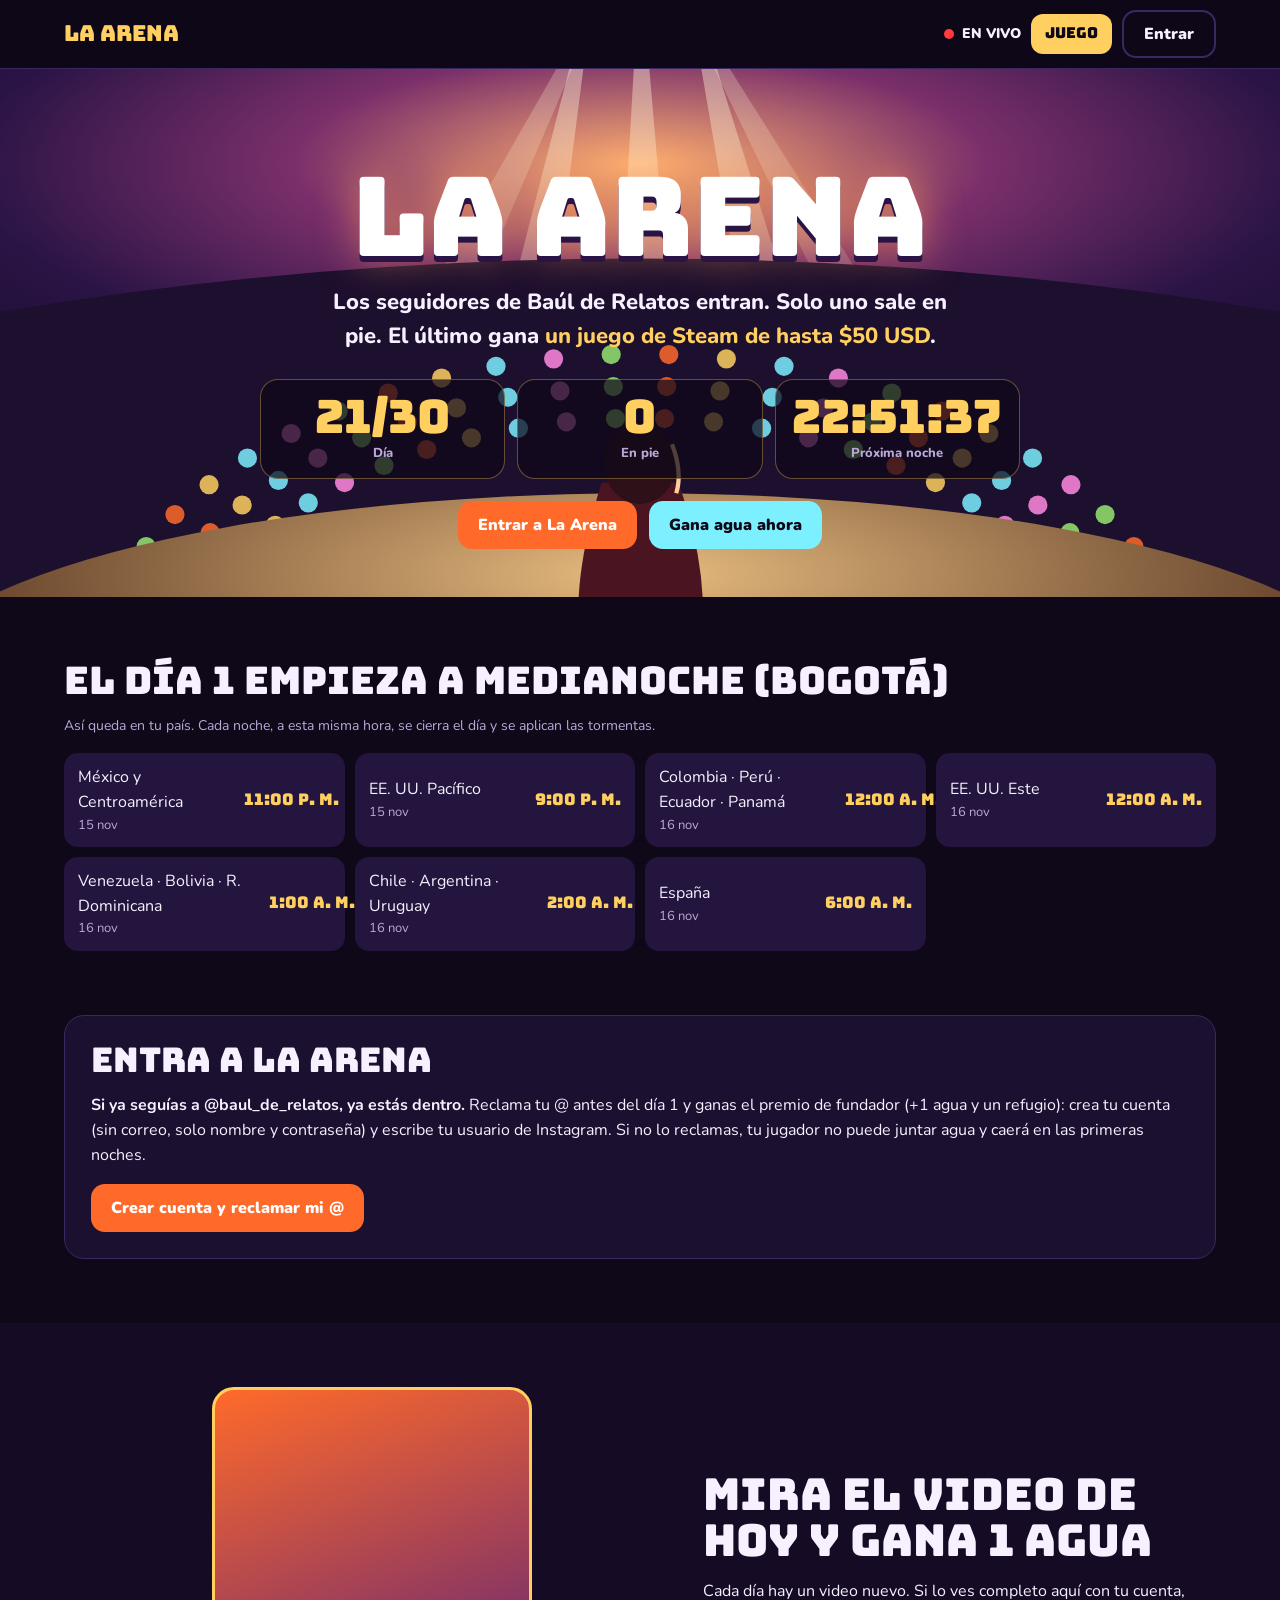
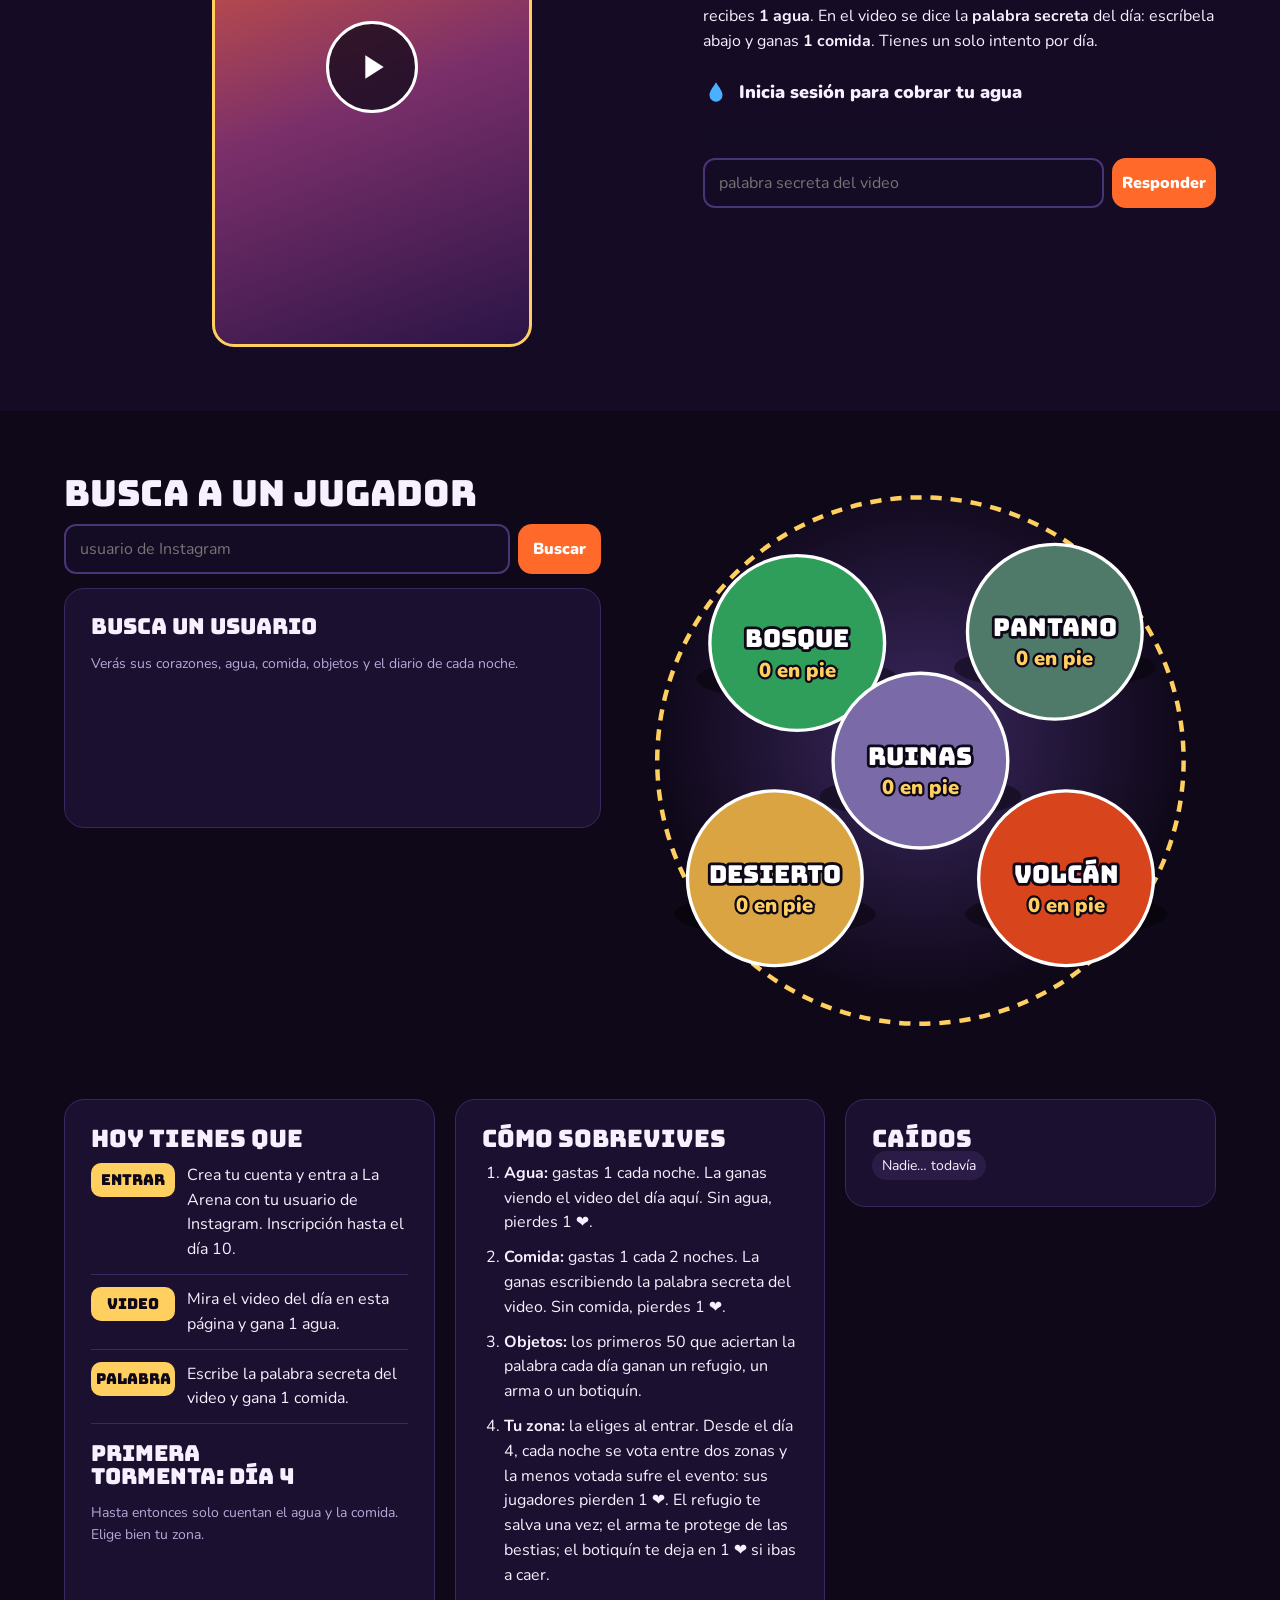
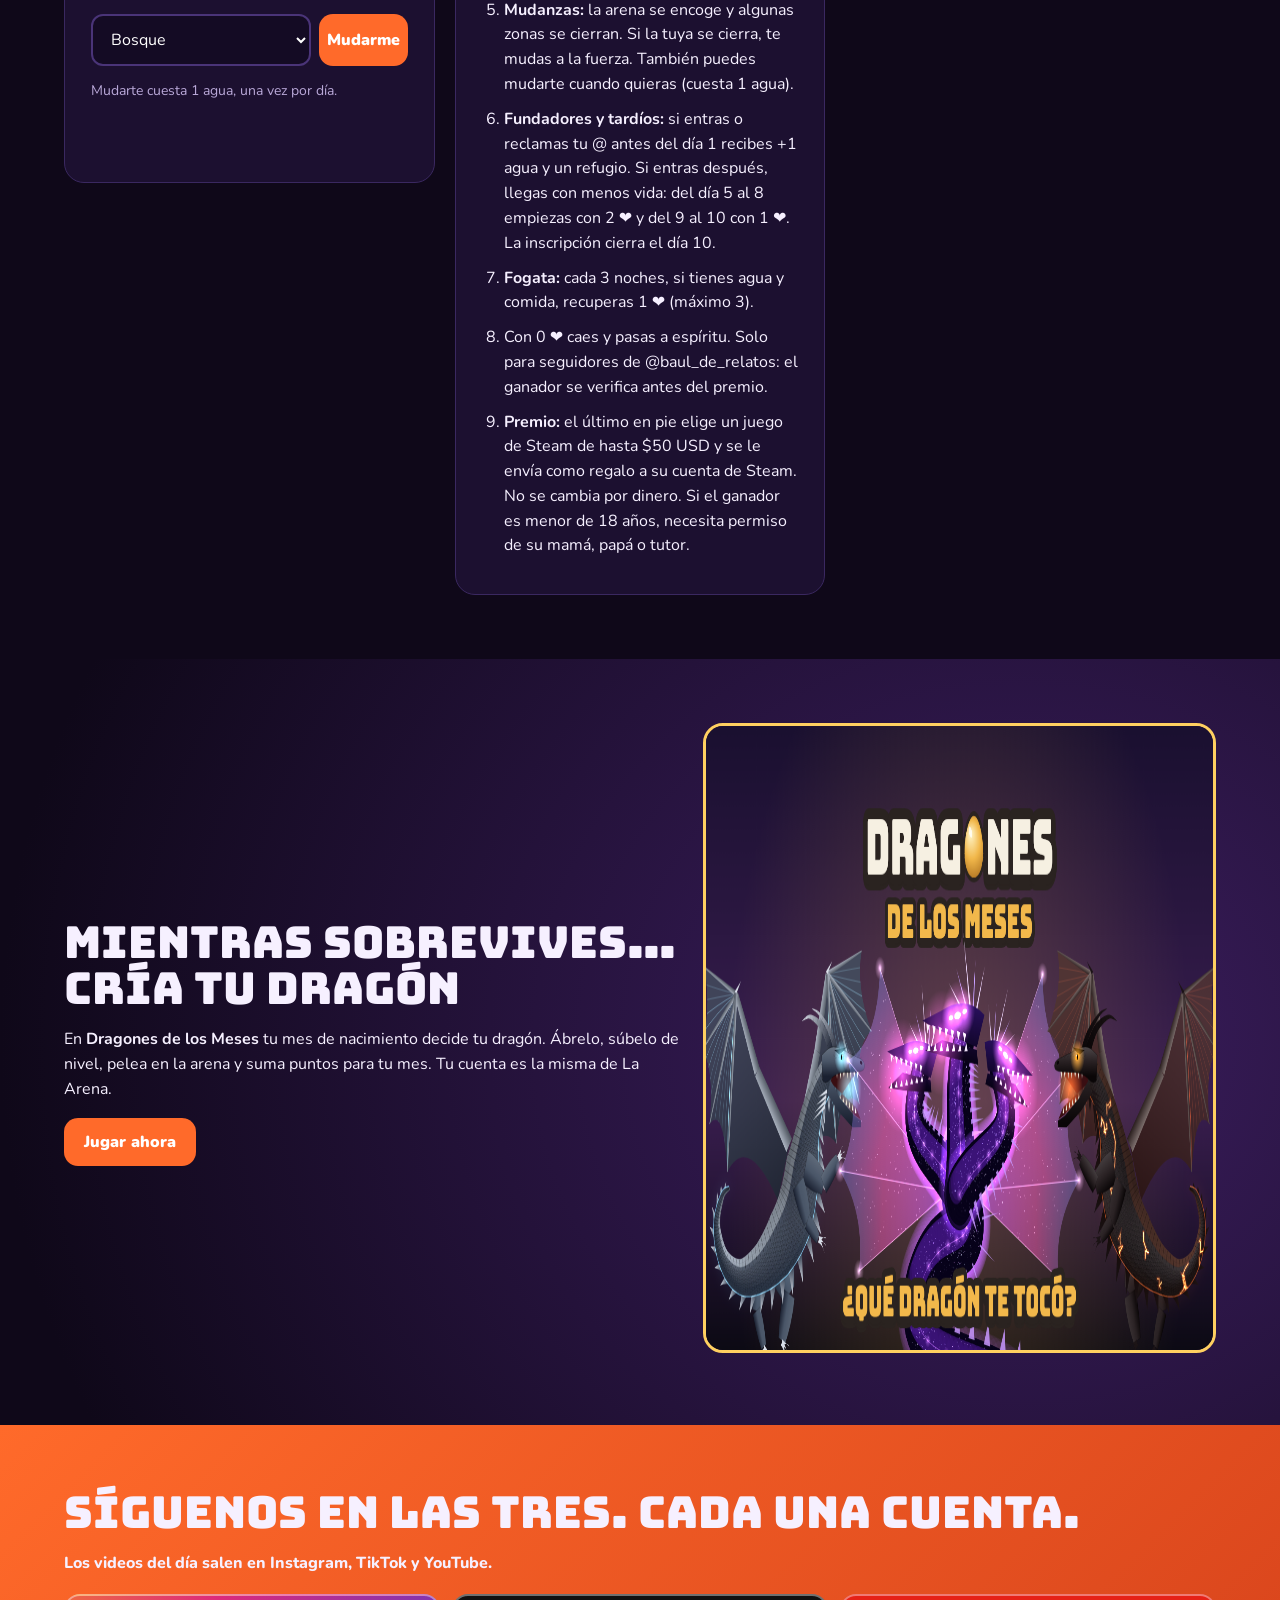
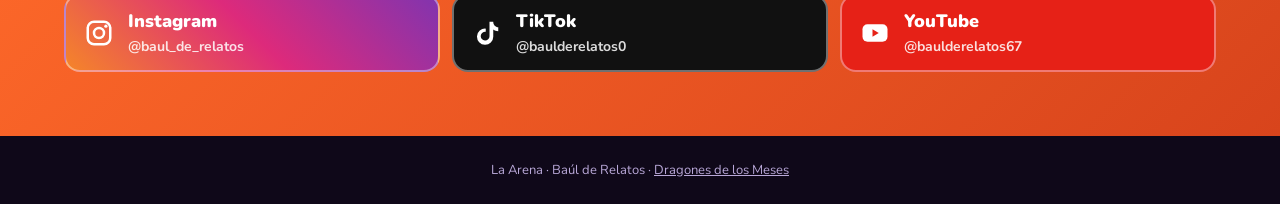
==== index.html @ 0b702ddb "Premio: juego de Steam de hasta 50 USD Co-Authored-By: Claude Opus 5.5 <noreply@anthropic.com> Claud" ====
<!DOCTYPE html>
<html lang="es">
<head>
<meta charset="utf-8">
<meta name="viewport" content="width=device-width, initial-scale=1">
<title>La Arena · 30 días · Baúl de Relatos</title>
<meta name="description" content="Los seguidores de Baúl de Relatos entran a La Arena. 30 días, un solo superviviente y un juego de Steam de hasta $50 USD para el último en pie.">
<meta name="theme-color" content="#0f0819">
<meta property="og:title" content="La Arena · 30 días, un superviviente">
<meta property="og:description" content="Entra, consigue agua y comida, vota las tormentas y sobrevive. El último en pie gana un juego de Steam de hasta $50 USD.">
<meta property="og:type" content="website">
<meta property="og:url" content="https://baul-de-relatos.vercel.app/">
<meta name="twitter:card" content="summary_large_image">
<meta property="og:image" content="https://baul-de-relatos.vercel.app/arena-preview.png">
<link rel="icon" href="/juego/icono.svg" type="image/svg+xml">
<link rel="preload" href="/fonts/Bungee-Regular.ttf" as="font" type="font/ttf" crossorigin>
<link rel="stylesheet" href="/styles.css">
</head>
<body>
<nav class="nav"><span class="logo">LA ARENA</span><div class="navl"><span class="live"><i></i><span>EN VIVO</span></span><a class="j" href="/juego/">JUEGO</a><button class="ghost" id="loginBtn">Entrar</button></div></nav>

<header class="hero">
  <svg class="scene" viewBox="0 0 1200 700" preserveAspectRatio="xMidYMid slice" aria-hidden="true">
    <defs><linearGradient id="ray" x1="0" y1="0" x2="0" y2="1"><stop offset="0" stop-color="#fff3d8" stop-opacity=".55"/><stop offset="1" stop-color="#fff3d8" stop-opacity="0"/></linearGradient>
    <radialGradient id="sand" cx="50%" cy="20%"><stop offset="0" stop-color="#e8bd80"/><stop offset="1" stop-color="#5a3824"/></radialGradient></defs>
    <g opacity=".9"><path d="M560 0 L380 700 L470 700 Z" fill="url(#ray)"/><path d="M600 0 L560 700 L660 700 Z" fill="url(#ray)"/><path d="M640 0 L760 700 L860 700 Z" fill="url(#ray)"/><path d="M580 0 L180 700 L280 700 Z" fill="url(#ray)" opacity=".6"/><path d="M620 0 L960 700 L1060 700 Z" fill="url(#ray)" opacity=".6"/></g>
    <g fill="#1d0f2e"><path d="M0 330 Q600 230 1200 330 L1200 700 L0 700Z"/></g>
    <g id="fans"></g>
    <ellipse cx="600" cy="690" rx="700" ry="190" fill="url(#sand)"/>
    <g transform="translate(600 640)"><ellipse cx="0" cy="8" rx="60" ry="12" fill="#000" opacity=".4"/><path d="M-36 -150 Q-64 -60 -56 -4 L58 -6 Q64 -70 36 -150Z" fill="#4a1520"/><ellipse cx="0" cy="-168" rx="34" ry="38" fill="#2e1018"/><path d="M30 -186 Q40 -160 34 -140" stroke="#ffcf9a" stroke-width="4" fill="none"/></g>
  </svg>
  <div class="in">
    <h1>LA ARENA</h1>
    <p class="sub">Los seguidores de Baúl de Relatos entran. Solo uno sale en pie. El último gana <span style="color:var(--gold)">un juego de Steam de hasta $50 USD</span>.</p>
    <div class="score"><div><b id="sDia">—</b><span id="sDiaL">Día</span></div><div><b id="sVivos">0</b><span>En pie</span></div><div><b id="sReloj">--:--:--</b><span id="sRelojL">Próxima noche</span></div></div>
    <div class="cta"><a class="btn" href="#entrar">Entrar a La Arena</a><a class="btn" style="background:#7cf0ff;color:#0f0819" href="#video">Gana agua ahora</a></div>
  </div>
</header>

<section class="band"><div class="wrap">
  <h2 style="font-size:clamp(26px,4vw,38px)">El día 1 empieza a medianoche (Bogotá)</h2>
  <p class="note">Así queda en tu país. Cada noche, a esta misma hora, se cierra el día y se aplican las tormentas.</p>
  <div class="times" id="times"></div>
</div></section>

<section class="band" id="entrar" style="padding-top:0"><div class="wrap card">
  <h2 style="font-size:clamp(24px,3.6vw,34px)" id="entTit">Entra a La Arena</h2>
  <div id="entBody"></div>
</div></section>

<section class="band" id="video" style="background:#150b24"><div class="wrap vid">
  <div class="player" id="player"><a class="play" href="https://www.youtube.com/@baulderelatos67" target="_blank" rel="noopener" aria-label="Ver el canal de YouTube"><svg width="40" height="40" viewBox="0 0 24 24"><path d="M8 5v14l11-7z" fill="#fff"/></svg></a></div>
  <div>
    <h2 style="font-size:clamp(28px,4.5vw,44px)">Mira el video de hoy y gana 1 agua</h2>
    <p>Cada día hay un video nuevo. Si lo ves completo aquí con tu cuenta, recibes <b>1 agua</b>. En el video se dice la <b>palabra secreta</b> del día: escríbela abajo y ganas <b>1 comida</b>. Tienes un solo intento por día.</p>
    <div class="drop"><svg width="26" height="26" viewBox="0 0 24 24"><path d="M12 2C9 7 6 10 6 14a6 6 0 0 0 12 0c0-4-3-7-6-12z" fill="#4ab0ff"/></svg><span id="vidState">Inicia sesión para cobrar tu agua</span></div>
    <div class="meterbig"><i id="vidBar"></i></div>
    <form id="palF" class="row" style="margin-top:16px"><label for="pal" style="position:absolute;left:-9999px">Palabra secreta</label><input id="pal" maxlength="20" autocomplete="off" placeholder="palabra secreta del video"><button>Responder</button></form>
    <p class="err" id="palMsg"></p>
  </div>
</div></section>

<aside class="anuncio" data-anuncio="inicio-medio" hidden><span>Publicidad</span></aside>
<section class="band" id="ficha"><div class="wrap grid2">
  <div>
    <h2 style="font-size:clamp(26px,4vw,36px);margin-bottom:12px">Busca a un jugador</h2>
    <form id="f" class="row"><label for="q" style="position:absolute;left:-9999px">Usuario</label><input id="q" autocomplete="off" placeholder="usuario de Instagram"><button>Buscar</button></form>
    <div class="card" style="margin-top:14px;min-height:240px" id="fichaOut"></div>
  </div>
  <div class="mapbox"><svg id="map" viewBox="0 0 500 500" role="img" aria-label="Mapa de la arena con jugadores en pie por zona"></svg></div>
</div></section>

<section class="band" style="padding-top:0"><div class="wrap cards">
  <div class="card"><h3 style="font-size:24px">Hoy tienes que</h3><div id="todo"></div><h3 id="evt" style="font-size:22px;margin-top:18px"></h3><p id="evtTxt" class="note"></p><div class="vote" id="vote"></div><p class="err" id="voteMsg"></p>
    <form id="mudF" class="row" style="margin-top:12px"><label for="mud" style="position:absolute;left:-9999px">Zona</label><select id="mud"></select><button>Mudarme</button></form><p class="note">Mudarte cuesta 1 agua, una vez por día.</p><p class="err" id="mudMsg"></p></div>
  <div class="card"><h3 style="font-size:24px">Cómo sobrevives</h3><ol class="rules">
    <li><b>Agua:</b> gastas 1 cada noche. La ganas viendo el video del día aquí. Sin agua, pierdes 1 ❤.</li>
    <li><b>Comida:</b> gastas 1 cada 2 noches. La ganas escribiendo la palabra secreta del video. Sin comida, pierdes 1 ❤.</li>
    <li><b>Objetos:</b> los primeros 50 que aciertan la palabra cada día ganan un refugio, un arma o un botiquín.</li>
    <li><b>Tu zona:</b> la eliges al entrar. Desde el día 4, cada noche se vota entre dos zonas y la menos votada sufre el evento: sus jugadores pierden 1 ❤. El refugio te salva una vez; el arma te protege de las bestias; el botiquín te deja en 1 ❤ si ibas a caer.</li>
    <li><b>Mudanzas:</b> la arena se encoge y algunas zonas se cierran. Si la tuya se cierra, te mudas a la fuerza. También puedes mudarte cuando quieras (cuesta 1 agua).</li>
    <li><b>Fundadores y tardíos:</b> si entras o reclamas tu @ antes del día 1 recibes +1 agua y un refugio. Si entras después, llegas con menos vida: del día 5 al 8 empiezas con 2 ❤ y del 9 al 10 con 1 ❤. La inscripción cierra el día 10.</li>
    <li><b>Fogata:</b> cada 3 noches, si tienes agua y comida, recuperas 1 ❤ (máximo 3).</li>
    <li>Con 0 ❤ caes y pasas a espíritu. Solo para seguidores de @baul_de_relatos: el ganador se verifica antes del premio.</li>
    <li><b>Premio:</b> el último en pie elige un juego de Steam de hasta $50 USD y se le envía como regalo a su cuenta de Steam. No se cambia por dinero. Si el ganador es menor de 18 años, necesita permiso de su mamá, papá o tutor.</li>
  </ol></div>
  <div class="card"><h3 style="font-size:24px">Caídos</h3><div class="fallen" id="fallen"></div></div>
</div></section>

<section class="band game"><div class="wrap">
  <div><h2 style="font-size:clamp(28px,4.5vw,44px)">Mientras sobrevives… cría tu dragón</h2><p>En <b>Dragones de los Meses</b> tu mes de nacimiento decide tu dragón. Ábrelo, súbelo de nivel, pelea en la arena y suma puntos para tu mes. Tu cuenta es la misma de La Arena.</p><a class="btn" href="/juego/">Jugar ahora</a></div>
  <a href="/juego/"><img src="/juego/vista-previa.png" alt="Vista previa del juego Dragones de los Meses" width="1200" height="630"></a>
</div></section>

<section class="band social"><div class="wrap">
  <h2 style="font-size:clamp(28px,4.5vw,44px)">Síguenos en las tres. Cada una cuenta.</h2>
  <p style="font-weight:800">Los videos del día salen en Instagram, TikTok y YouTube.</p>
  <div class="links" id="links"></div>
</div></section>
<aside class="anuncio" data-anuncio="inicio-final" hidden><span>Publicidad</span></aside>
<footer>La Arena · Baúl de Relatos · <a href="/juego/">Dragones de los Meses</a></footer>

<div class="modal" id="mod" role="dialog" aria-modal="true" aria-labelledby="modT"><div class="card">
  <h3 style="font-size:24px" id="modT">Tu cuenta</h3>
  <div class="tabs"><button type="button" id="tEnt">Entrar</button><button type="button" class="off" id="tReg">Crear cuenta</button></div>
  <form id="authF" style="display:grid;gap:10px"><input id="au" placeholder="nombre de jugador (3 a 16, a-z 0-9 _)" autocomplete="username" required><input id="ap" type="password" placeholder="contraseña (mínimo 6)" autocomplete="current-password" required><button id="authB">Entrar</button><button type="button" class="ghost" id="lc">Cancelar</button></form>
  <p class="note">No pedimos correo. Guarda bien tu contraseña: no se puede recuperar. Es la misma cuenta del juego.</p>
  <p class="err" id="authMsg"></p>
</div></div>
<div class="toast" id="toast" role="status"></div>

<script src="/vendor/supabase.js"></script>
<script src="/arena.js"></script>
<script src="/ads.js" defer></script>
</body>
</html>
---- styles.css ----
@font-face{font-family:Bungee;src:url(/fonts/Bungee-Regular.ttf) format("truetype");font-display:swap}
@font-face{font-family:Nunito;src:url(/fonts/Nunito.ttf) format("truetype");font-weight:200 1000;font-display:swap}
/* VOICE: cartel de torneo nocturno, épico y juvenil, con números que laten en vivo.
   IDEA: la entrada del coliseo: la reja abierta con luz, el marcador de vivos y el reloj de la próxima noche.
   PICTURE: ilustración del coliseo con haces de luz y tu silueta; debajo, tu ficha y el mapa de zonas.
   COLOUR and TYPE: noche #0f0819, violeta #2a1446, fuego #ff6a2a, oro #ffd060, cielo #7cf0ff; Bungee + Nunito.
   LAYOUT: héroe con marcador, horarios por país, video del día, ficha + mapa, reglas, redes. */
:root{color-scheme:dark;--bg:#0f0819;--card:#1c1030;--card2:#24153e;--ink:#f6f0ff;--mute:#b9a8d8;--fire:#ff6a2a;--gold:#ffd060;--sky:#7cf0ff;--line:#3a2860}
*{box-sizing:border-box;min-width:0}
body{margin:0;background:var(--bg);color:var(--ink);font:16px/1.55 Nunito,system-ui,sans-serif;overflow-x:clip}
h1,h2,h3,.bg{font-family:Bungee,Impact,sans-serif;font-weight:400;line-height:1.05;margin:0;text-wrap:balance}
a{color:inherit}
.band{padding:clamp(28px,5vw,64px) max(5vw,16px)}
.wrap{max-width:1160px;margin:0 auto}
.card{background:var(--card);border:1px solid var(--line);border-radius:20px;padding:clamp(18px,3vw,26px)}
button,.btn{font:900 16px Nunito;min-height:48px;padding:0 20px;border:0;border-radius:14px;background:var(--fire);color:#fff;cursor:pointer;display:inline-flex;align-items:center;justify-content:center;gap:8px;text-decoration:none}
button.ghost{background:transparent;border:2px solid var(--line);color:var(--ink)}
button:focus-visible,a:focus-visible,input:focus,select:focus{outline:3px solid var(--gold);outline-offset:2px}
input,select{font:16px Nunito;padding:12px 14px;border-radius:12px;border:2px solid #4a3478;background:#140b24;color:#fff;min-height:48px;width:100%}
/* barra */
.nav{position:sticky;top:0;z-index:5;background:rgba(15,8,25,.9);backdrop-filter:blur(8px);display:flex;justify-content:space-between;align-items:center;gap:12px;padding:10px max(5vw,16px);border-bottom:1px solid var(--line)}
.nav .logo{font-family:Bungee;font-size:22px;color:var(--gold)}
.live{display:inline-flex;align-items:center;gap:8px;font-weight:900;font-size:14px}
.live i{width:10px;height:10px;border-radius:50%;background:#ff3b3b;box-shadow:0 0 0 0 #ff3b3b}
/* héroe */
.hero{position:relative;background:radial-gradient(90% 70% at 50% 18%,#ffb070 0%,#7a2f6a 30%,#2a1446 58%,#0f0819 100%);overflow:hidden}
.hero svg.scene{position:absolute;inset:0;width:100%;height:100%}
.hero .in{position:relative;text-align:center;padding:clamp(40px,8vw,90px) 16px clamp(28px,5vw,48px)}
.hero h1{font-size:clamp(46px,11vw,110px);color:#fff;text-shadow:0 6px 0 #2a1446,0 0 40px rgba(255,160,90,.6)}
.hero p.sub{font-size:clamp(17px,2.4vw,22px);font-weight:800;max-width:640px;margin:10px auto 0}
.score{display:grid;grid-template-columns:repeat(3,minmax(0,1fr));gap:12px;max-width:760px;margin:26px auto 0}
.score div{background:rgba(15,8,25,.72);border:1px solid rgba(255,208,96,.35);border-radius:18px;padding:14px 8px}
.score b{display:block;font-family:Bungee;font-weight:400;font-size:clamp(26px,5.5vw,46px);color:var(--gold);line-height:1;font-variant-numeric:tabular-nums}
.score span{font-size:13px;font-weight:800;color:var(--mute)}
.cta{display:flex;flex-wrap:wrap;gap:12px;justify-content:center;margin-top:22px}
/* horarios */
.times{display:grid;grid-template-columns:repeat(auto-fit,minmax(min(100%,250px),1fr));gap:10px;margin-top:16px}
.time{display:flex;justify-content:space-between;align-items:center;gap:10px;background:var(--card2);border-radius:14px;padding:12px 14px}
.time b{font-family:Bungee;font-weight:400;color:var(--gold);white-space:nowrap}
.time small{display:block;color:var(--mute);font-size:13px}
/* video */
.vid{display:grid;grid-template-columns:minmax(0,1.2fr) minmax(0,1fr);gap:24px;align-items:center}
@media(max-width:820px){.vid{grid-template-columns:minmax(0,1fr)}}
.player{position:relative;aspect-ratio:9/16;max-height:560px;margin:0 auto;width:100%;max-width:320px;border-radius:22px;overflow:hidden;background:linear-gradient(160deg,#ff6a2a,#7a2f6a 55%,#2a1446);border:3px solid var(--gold);display:grid;place-items:center}
.player iframe{position:absolute;inset:0;width:100%;height:100%;border:0}
.play{width:92px;height:92px;border-radius:50%;background:rgba(15,8,25,.75);display:grid;place-items:center;border:3px solid #fff}
.drop{display:inline-flex;align-items:center;gap:10px;font-weight:900;font-size:18px;margin-top:10px}
.meterbig{height:16px;border-radius:99px;background:#140b24;overflow:hidden;margin-top:12px}.meterbig i{display:block;height:100%;width:0;background:linear-gradient(90deg,#4ab0ff,#7cf0ff);transition:width .4s}
.note{font-size:14px;color:var(--mute)}
/* ficha y mapa */
.grid2{display:grid;grid-template-columns:minmax(0,1fr) minmax(0,1.1fr);gap:24px;align-items:start}
@media(max-width:860px){.grid2{grid-template-columns:minmax(0,1fr)}}
.row{display:flex;gap:8px}
.hearts{font-size:30px;letter-spacing:4px;margin:8px 0}
.tag{display:inline-block;font-weight:900;font-size:13px;padding:4px 10px;border-radius:99px;background:#3a2860;margin:2px 6px 2px 0}
.ok{background:#1f7a4a}.no{background:#55456e}.warn{background:#d8441c}
.meters{display:grid;grid-template-columns:1fr 1fr;gap:10px;margin-top:10px}.meter b{display:block;font-size:13px;color:var(--mute)}
.bar{height:12px;border-radius:99px;background:#140b24;overflow:hidden}.bar i{display:block;height:100%}
.bag{display:flex;flex-wrap:wrap;gap:8px;margin-top:10px}.item{background:#140b24;border:1px solid var(--line);border-radius:10px;padding:6px 10px;font-size:14px}.item.off{opacity:.35}
.log{margin:14px 0 0;padding:0;list-style:none;font-size:14px;max-height:180px;overflow:auto}.log li{padding:7px 0;border-top:1px solid var(--line)}.log .d{font-family:Bungee;color:var(--gold);margin-right:8px}
.mapbox{aspect-ratio:1/1;width:100%;max-height:560px}.mapbox svg{width:100%;height:100%;display:block}
.zl{font-family:Bungee;font-size:22px;fill:#fff;paint-order:stroke;stroke:#0f0819;stroke-width:5px}
.zn{font-family:Nunito;font-weight:900;font-size:18px;fill:#ffd060;paint-order:stroke;stroke:#0f0819;stroke-width:4px}
/* hoy y reglas */
.cards{display:grid;grid-template-columns:repeat(auto-fit,minmax(min(100%,320px),1fr));gap:20px;align-items:start}
.todo{display:grid;grid-template-columns:84px minmax(0,1fr);gap:12px;align-items:start;padding:12px 0;border-bottom:1px solid var(--line)}
.todo .k{font-family:Bungee;font-size:15px;line-height:1.2;background:var(--gold);color:#0f0819;border-radius:10px;padding:8px 4px;text-align:center;overflow-wrap:anywhere}
.vote{display:grid;grid-template-columns:1fr 1fr;gap:10px;margin-top:10px}.opt{border-radius:14px;padding:14px;font-weight:900}.opt .bg{font-size:40px}.oa{background:#d8441c}.ob{background:#2d7fd8}
ol.rules{padding-left:22px;margin:10px 0 0}ol.rules li{margin-bottom:10px}
.fallen{display:flex;flex-wrap:wrap;gap:6px;max-height:200px;overflow:auto}.fallen span{font-size:14px;background:#2a1c46;padding:4px 10px;border-radius:99px}
/* redes */
.social{background:linear-gradient(135deg,#ff6a2a,#d8441c)}
.links{display:grid;grid-template-columns:repeat(auto-fit,minmax(min(100%,220px),1fr));gap:12px;margin-top:18px}
.links a{display:flex;align-items:center;gap:14px;min-height:64px;padding:12px 18px;border-radius:16px;color:#fff;text-decoration:none;font-weight:900;font-size:18px;border:2px solid rgba(255,255,255,.4)}
.links a small{display:block;font-weight:700;font-size:14px;opacity:.85}
.links svg{width:30px;height:30px;flex:none}
.ig{background:linear-gradient(45deg,#f58529,#dd2a7b,#8134af)}.tt{background:#111}.yt{background:#e62117}
/* modal */
.modal{position:fixed;inset:0;background:rgba(5,2,10,.75);display:none;place-items:center;z-index:9;padding:16px}.modal.on{display:grid}
.modal .card{max-width:440px;width:100%}
.toast{position:fixed;left:50%;bottom:24px;transform:translateX(-50%);background:var(--gold);color:#0f0819;font-weight:900;padding:12px 20px;border-radius:14px;display:none;z-index:10}.toast.on{display:block}
footer{text-align:center;color:var(--mute);font-size:13px;padding:24px}
@media (prefers-reduced-motion:no-preference){.live i{animation:pulse 1.6s infinite}@keyframes pulse{70%{box-shadow:0 0 0 10px rgba(255,59,59,0)}}.bump{animation:bump .5s}@keyframes bump{40%{transform:scale(1.15)}}}

.navl{display:flex;gap:10px;align-items:center}.navl a.j{font-family:Bungee;font-size:15px;background:var(--gold);color:#0f0819;padding:8px 14px;border-radius:12px;text-decoration:none}
.tabs{display:flex;gap:8px;margin:10px 0}.tabs button{flex:1}.tabs button.off{background:transparent;border:2px solid var(--line)}
.act{display:grid;gap:10px;margin-top:14px}.act .row input{flex:1}
.vote button{min-height:86px;flex-direction:column;font-size:18px}.vote button .bg{font-size:40px}.vote button.oa{background:#d8441c}.vote button.ob{background:#2d7fd8}
.game{background:radial-gradient(80% 120% at 80% 50%,#3b1d5e,#0f0819)}.game .wrap{display:grid;grid-template-columns:minmax(0,1.2fr) minmax(0,1fr);gap:24px;align-items:center}@media(max-width:820px){.game .wrap{grid-template-columns:minmax(0,1fr)}}
.game img{width:100%;border-radius:20px;border:3px solid var(--gold)}
.err{color:#ff8a70;font-weight:800;min-height:1.4em}

.anuncio{max-width:970px;margin:8px auto;padding:0 16px;min-height:100px}
.anuncio span{display:block;font-size:11px;letter-spacing:.08em;text-transform:uppercase;color:var(--mute);text-align:center;margin-bottom:4px}
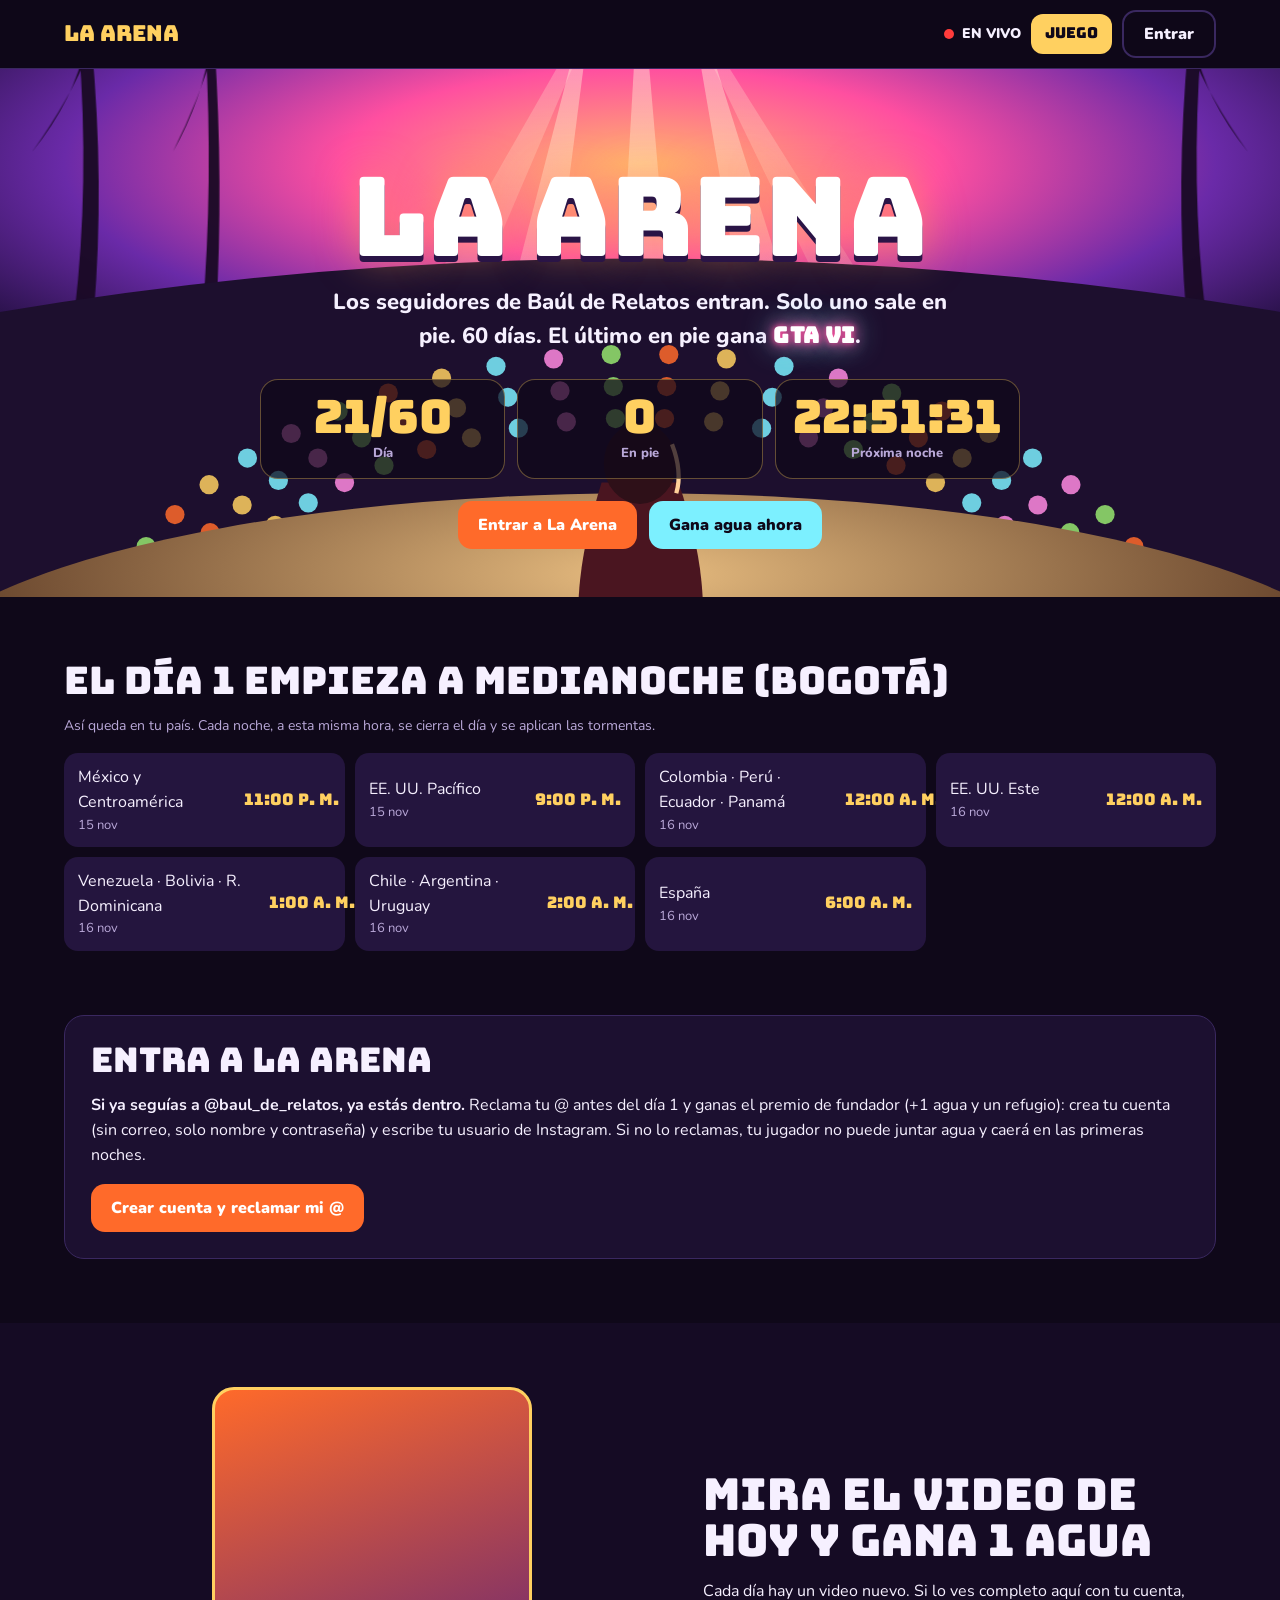
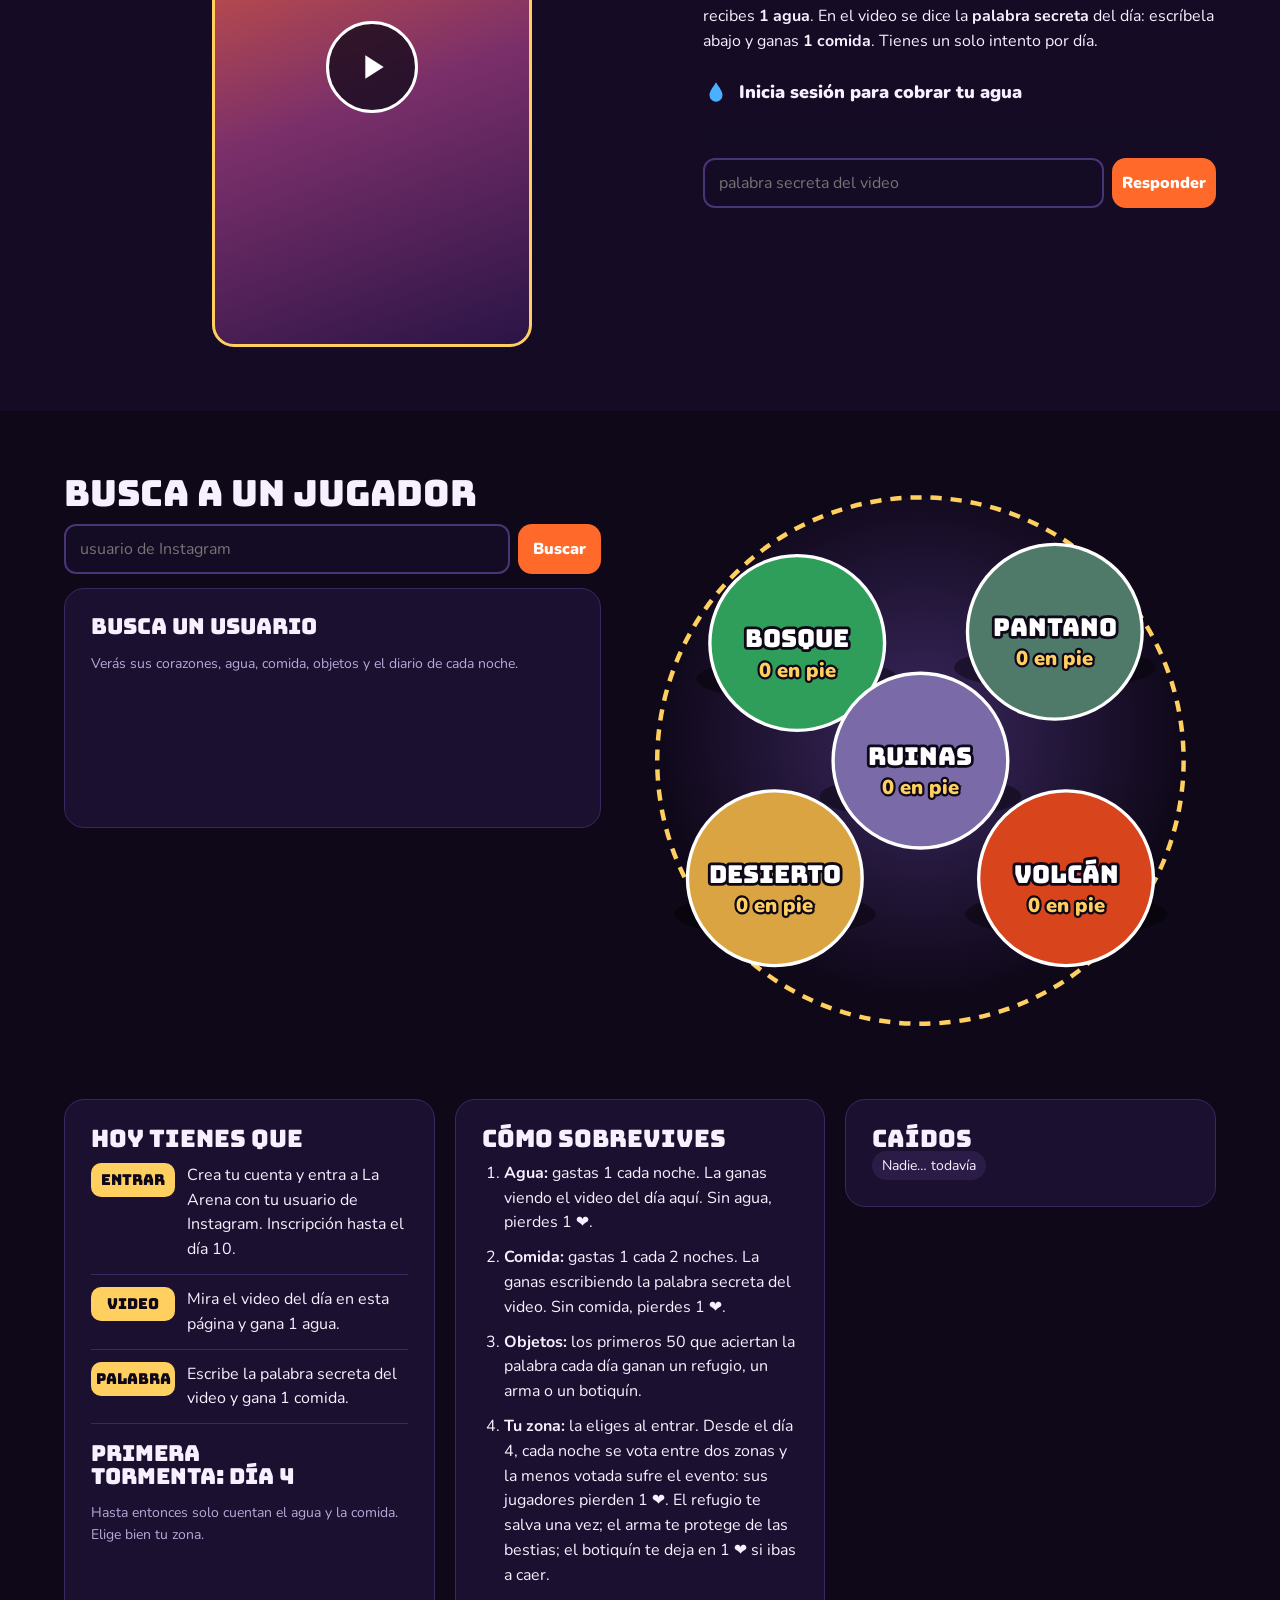
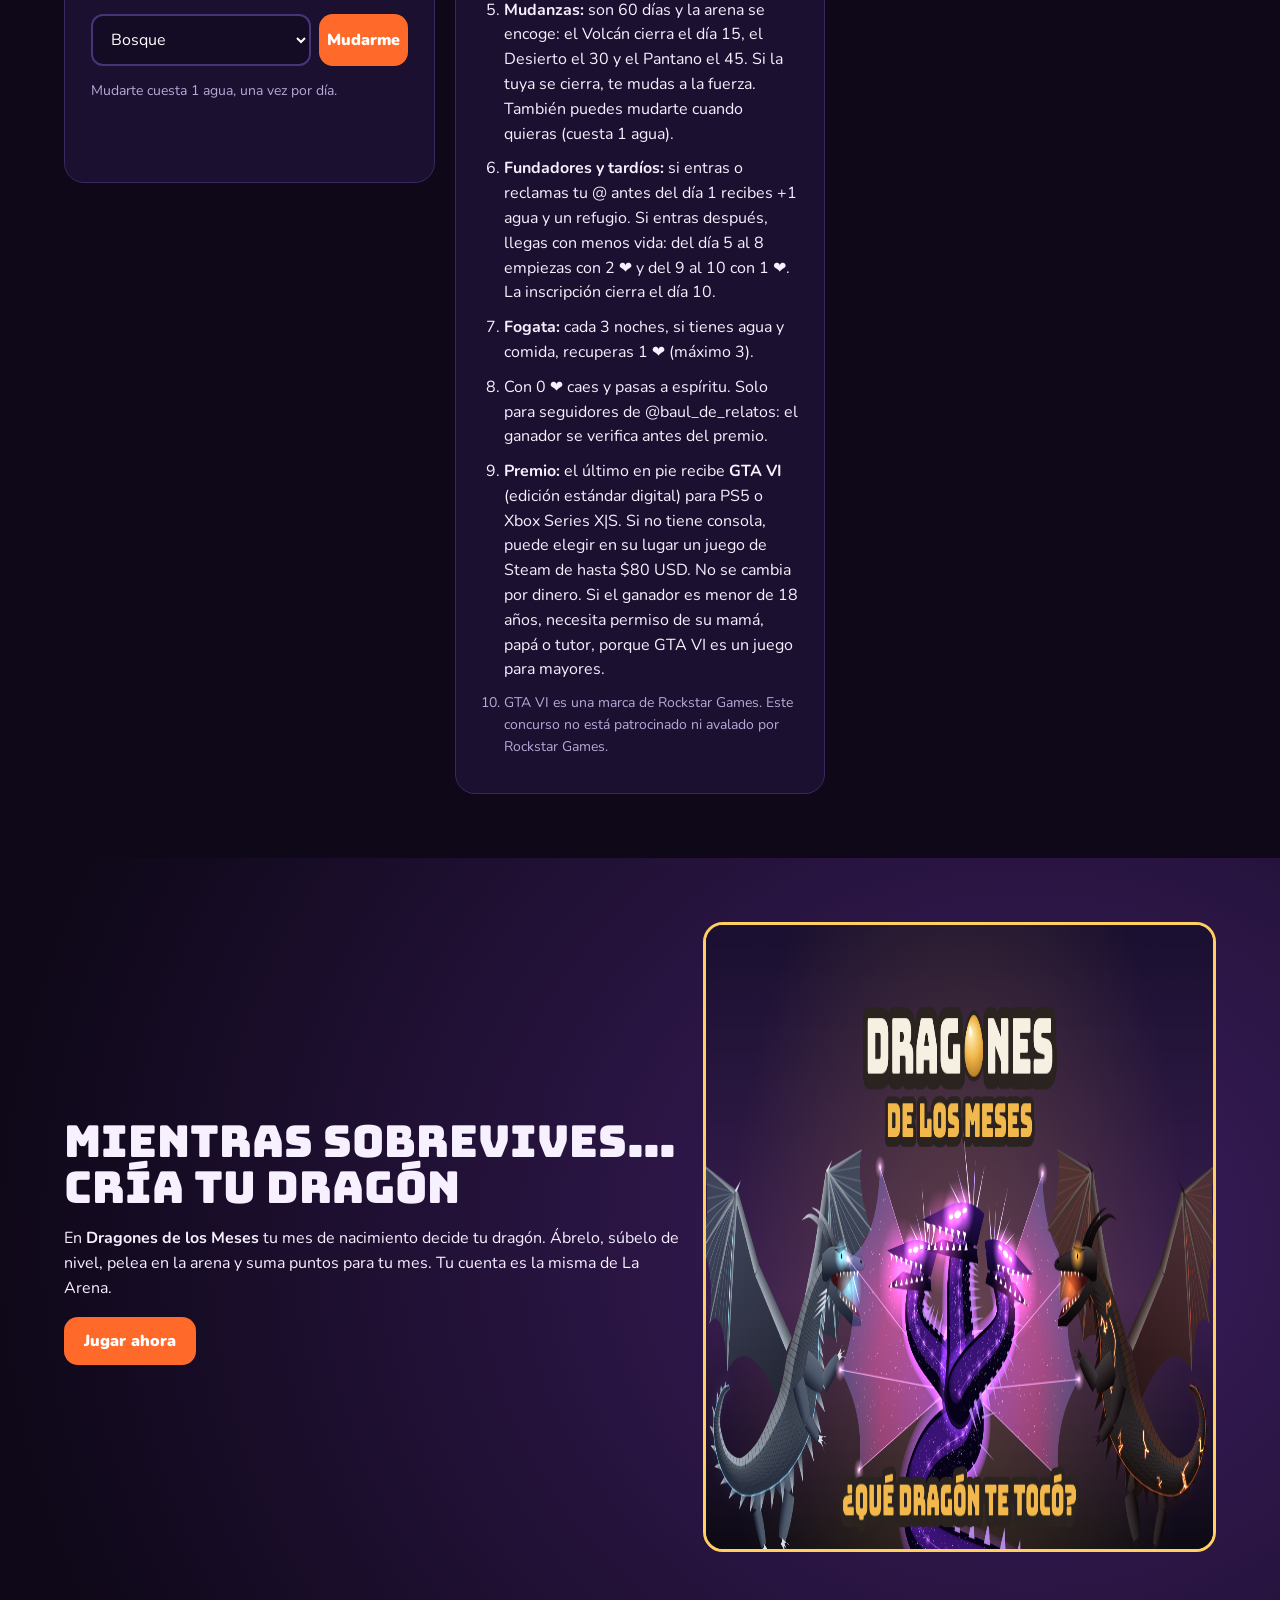
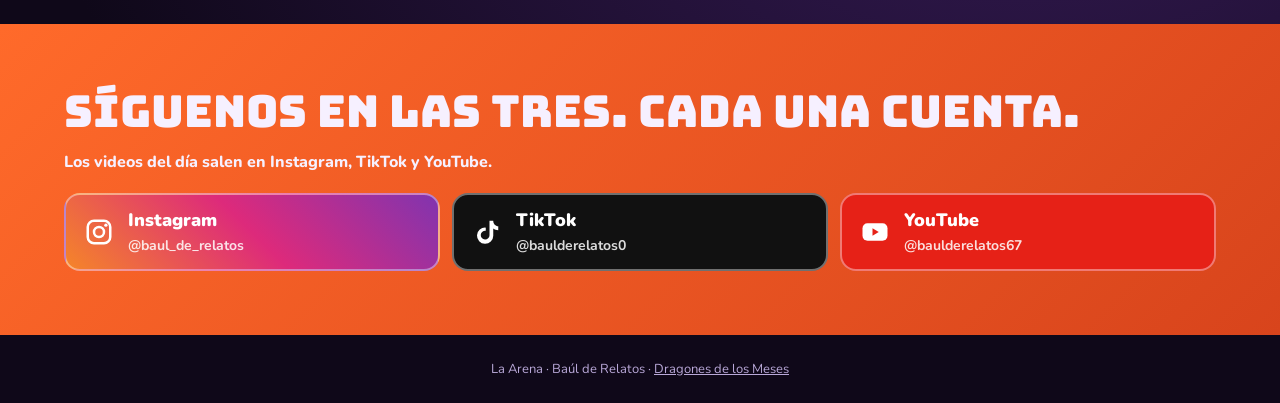
==== commit 796f506e: "La Arena pasa a 60 días con GTA VI de premio; estética neón con palmeras Co-Authored-By: Claude Opus" ====
--- a/index.html
+++ b/index.html
@@ -3,11 +3,11 @@
 <head>
 <meta charset="utf-8">
 <meta name="viewport" content="width=device-width, initial-scale=1">
-<title>La Arena · 30 días · Baúl de Relatos</title>
-<meta name="description" content="Los seguidores de Baúl de Relatos entran a La Arena. 30 días, un solo superviviente y un juego de Steam de hasta $50 USD para el último en pie.">
+<title>La Arena · 60 días · El premio es GTA VI · Baúl de Relatos</title>
+<meta name="description" content="Los seguidores de Baúl de Relatos entran a La Arena. 60 días, un solo superviviente y GTA VI para el último en pie.">
 <meta name="theme-color" content="#0f0819">
-<meta property="og:title" content="La Arena · 30 días, un superviviente">
-<meta property="og:description" content="Entra, consigue agua y comida, vota las tormentas y sobrevive. El último en pie gana un juego de Steam de hasta $50 USD.">
+<meta property="og:title" content="La Arena · 60 días, un superviviente, GTA VI de premio">
+<meta property="og:description" content="Entra, consigue agua y comida, vota las tormentas y sobrevive. El último en pie gana GTA VI.">
 <meta property="og:type" content="website">
 <meta property="og:url" content="https://baul-de-relatos.vercel.app/">
 <meta name="twitter:card" content="summary_large_image">
@@ -24,6 +24,7 @@
     <defs><linearGradient id="ray" x1="0" y1="0" x2="0" y2="1"><stop offset="0" stop-color="#fff3d8" stop-opacity=".55"/><stop offset="1" stop-color="#fff3d8" stop-opacity="0"/></linearGradient>
     <radialGradient id="sand" cx="50%" cy="20%"><stop offset="0" stop-color="#e8bd80"/><stop offset="1" stop-color="#5a3824"/></radialGradient></defs>
     <g opacity=".9"><path d="M560 0 L380 700 L470 700 Z" fill="url(#ray)"/><path d="M600 0 L560 700 L660 700 Z" fill="url(#ray)"/><path d="M640 0 L760 700 L860 700 Z" fill="url(#ray)"/><path d="M580 0 L180 700 L280 700 Z" fill="url(#ray)" opacity=".6"/><path d="M620 0 L960 700 L1060 700 Z" fill="url(#ray)" opacity=".6"/></g>
+    <g opacity=".95"><g transform="translate(70 330) scale(1 1)" fill="#1a0a24"><path d="M0 0 Q14 -120 4 -250 L16 -250 Q28 -120 18 0Z"/><path d="M10 -250 Q-60 -280 -120 -230 Q-60 -260 10 -244Z"/><path d="M10 -250 Q80 -290 140 -236 Q70 -266 10 -244Z"/><path d="M10 -250 Q-30 -320 -90 -320 Q-30 -300 8 -246Z"/><path d="M10 -250 Q60 -330 120 -316 Q60 -300 12 -246Z"/><path d="M10 -250 Q0 -200 -40 -150 Q-4 -200 14 -246Z"/></g><g transform="translate(1130 330) scale(-1 1)" fill="#1a0a24"><path d="M0 0 Q14 -120 4 -250 L16 -250 Q28 -120 18 0Z"/><path d="M10 -250 Q-60 -280 -120 -230 Q-60 -260 10 -244Z"/><path d="M10 -250 Q80 -290 140 -236 Q70 -266 10 -244Z"/><path d="M10 -250 Q-30 -320 -90 -320 Q-30 -300 8 -246Z"/><path d="M10 -250 Q60 -330 120 -316 Q60 -300 12 -246Z"/><path d="M10 -250 Q0 -200 -40 -150 Q-4 -200 14 -246Z"/></g><g transform="translate(190 330) scale(0.7 1)" fill="#1a0a24"><path d="M0 0 Q14 -120 4 -250 L16 -250 Q28 -120 18 0Z"/><path d="M10 -250 Q-60 -280 -120 -230 Q-60 -260 10 -244Z"/><path d="M10 -250 Q80 -290 140 -236 Q70 -266 10 -244Z"/><path d="M10 -250 Q-30 -320 -90 -320 Q-30 -300 8 -246Z"/><path d="M10 -250 Q60 -330 120 -316 Q60 -300 12 -246Z"/><path d="M10 -250 Q0 -200 -40 -150 Q-4 -200 14 -246Z"/></g></g>
     <g fill="#1d0f2e"><path d="M0 330 Q600 230 1200 330 L1200 700 L0 700Z"/></g>
     <g id="fans"></g>
     <ellipse cx="600" cy="690" rx="700" ry="190" fill="url(#sand)"/>
@@ -31,7 +32,7 @@
   </svg>
   <div class="in">
     <h1>LA ARENA</h1>
-    <p class="sub">Los seguidores de Baúl de Relatos entran. Solo uno sale en pie. El último gana <span style="color:var(--gold)">un juego de Steam de hasta $50 USD</span>.</p>
+    <p class="sub">Los seguidores de Baúl de Relatos entran. Solo uno sale en pie. 60 días. El último en pie gana <span class="neon">GTA VI</span>.</p>
     <div class="score"><div><b id="sDia">—</b><span id="sDiaL">Día</span></div><div><b id="sVivos">0</b><span>En pie</span></div><div><b id="sReloj">--:--:--</b><span id="sRelojL">Próxima noche</span></div></div>
     <div class="cta"><a class="btn" href="#entrar">Entrar a La Arena</a><a class="btn" style="background:#7cf0ff;color:#0f0819" href="#video">Gana agua ahora</a></div>
   </div>
@@ -78,11 +79,12 @@
     <li><b>Comida:</b> gastas 1 cada 2 noches. La ganas escribiendo la palabra secreta del video. Sin comida, pierdes 1 ❤.</li>
     <li><b>Objetos:</b> los primeros 50 que aciertan la palabra cada día ganan un refugio, un arma o un botiquín.</li>
     <li><b>Tu zona:</b> la eliges al entrar. Desde el día 4, cada noche se vota entre dos zonas y la menos votada sufre el evento: sus jugadores pierden 1 ❤. El refugio te salva una vez; el arma te protege de las bestias; el botiquín te deja en 1 ❤ si ibas a caer.</li>
-    <li><b>Mudanzas:</b> la arena se encoge y algunas zonas se cierran. Si la tuya se cierra, te mudas a la fuerza. También puedes mudarte cuando quieras (cuesta 1 agua).</li>
+    <li><b>Mudanzas:</b> son 60 días y la arena se encoge: el Volcán cierra el día 15, el Desierto el 30 y el Pantano el 45. Si la tuya se cierra, te mudas a la fuerza. También puedes mudarte cuando quieras (cuesta 1 agua).</li>
     <li><b>Fundadores y tardíos:</b> si entras o reclamas tu @ antes del día 1 recibes +1 agua y un refugio. Si entras después, llegas con menos vida: del día 5 al 8 empiezas con 2 ❤ y del 9 al 10 con 1 ❤. La inscripción cierra el día 10.</li>
     <li><b>Fogata:</b> cada 3 noches, si tienes agua y comida, recuperas 1 ❤ (máximo 3).</li>
     <li>Con 0 ❤ caes y pasas a espíritu. Solo para seguidores de @baul_de_relatos: el ganador se verifica antes del premio.</li>
-    <li><b>Premio:</b> el último en pie elige un juego de Steam de hasta $50 USD y se le envía como regalo a su cuenta de Steam. No se cambia por dinero. Si el ganador es menor de 18 años, necesita permiso de su mamá, papá o tutor.</li>
+    <li><b>Premio:</b> el último en pie recibe <b>GTA VI</b> (edición estándar digital) para PS5 o Xbox Series X|S. Si no tiene consola, puede elegir en su lugar un juego de Steam de hasta $80 USD. No se cambia por dinero. Si el ganador es menor de 18 años, necesita permiso de su mamá, papá o tutor, porque GTA VI es un juego para mayores.</li>
+    <li class="note">GTA VI es una marca de Rockstar Games. Este concurso no está patrocinado ni avalado por Rockstar Games.</li>
   </ol></div>
   <div class="card"><h3 style="font-size:24px">Caídos</h3><div class="fallen" id="fallen"></div></div>
 </div></section>
--- a/styles.css
+++ b/styles.css
@@ -24,7 +24,7 @@
 .live{display:inline-flex;align-items:center;gap:8px;font-weight:900;font-size:14px}
 .live i{width:10px;height:10px;border-radius:50%;background:#ff3b3b;box-shadow:0 0 0 0 #ff3b3b}
 /* héroe */
-.hero{position:relative;background:radial-gradient(90% 70% at 50% 18%,#ffb070 0%,#7a2f6a 30%,#2a1446 58%,#0f0819 100%);overflow:hidden}
+.hero{position:relative;background:radial-gradient(90% 70% at 50% 18%,#ffb36b 0%,#ff4fa0 26%,#6a2aa8 50%,#1a0c33 74%,#0f0819 100%);overflow:hidden}
 .hero svg.scene{position:absolute;inset:0;width:100%;height:100%}
 .hero .in{position:relative;text-align:center;padding:clamp(40px,8vw,90px) 16px clamp(28px,5vw,48px)}
 .hero h1{font-size:clamp(46px,11vw,110px);color:#fff;text-shadow:0 6px 0 #2a1446,0 0 40px rgba(255,160,90,.6)}
@@ -93,3 +93,5 @@
 
 .anuncio{max-width:970px;margin:8px auto;padding:0 16px;min-height:100px}
 .anuncio span{display:block;font-size:11px;letter-spacing:.08em;text-transform:uppercase;color:var(--mute);text-align:center;margin-bottom:4px}
+
+.neon{color:#fff;font-family:Bungee;text-shadow:0 0 6px #ff4fa0,0 0 16px #ff4fa0,0 0 30px #7cf0ff;letter-spacing:.02em}
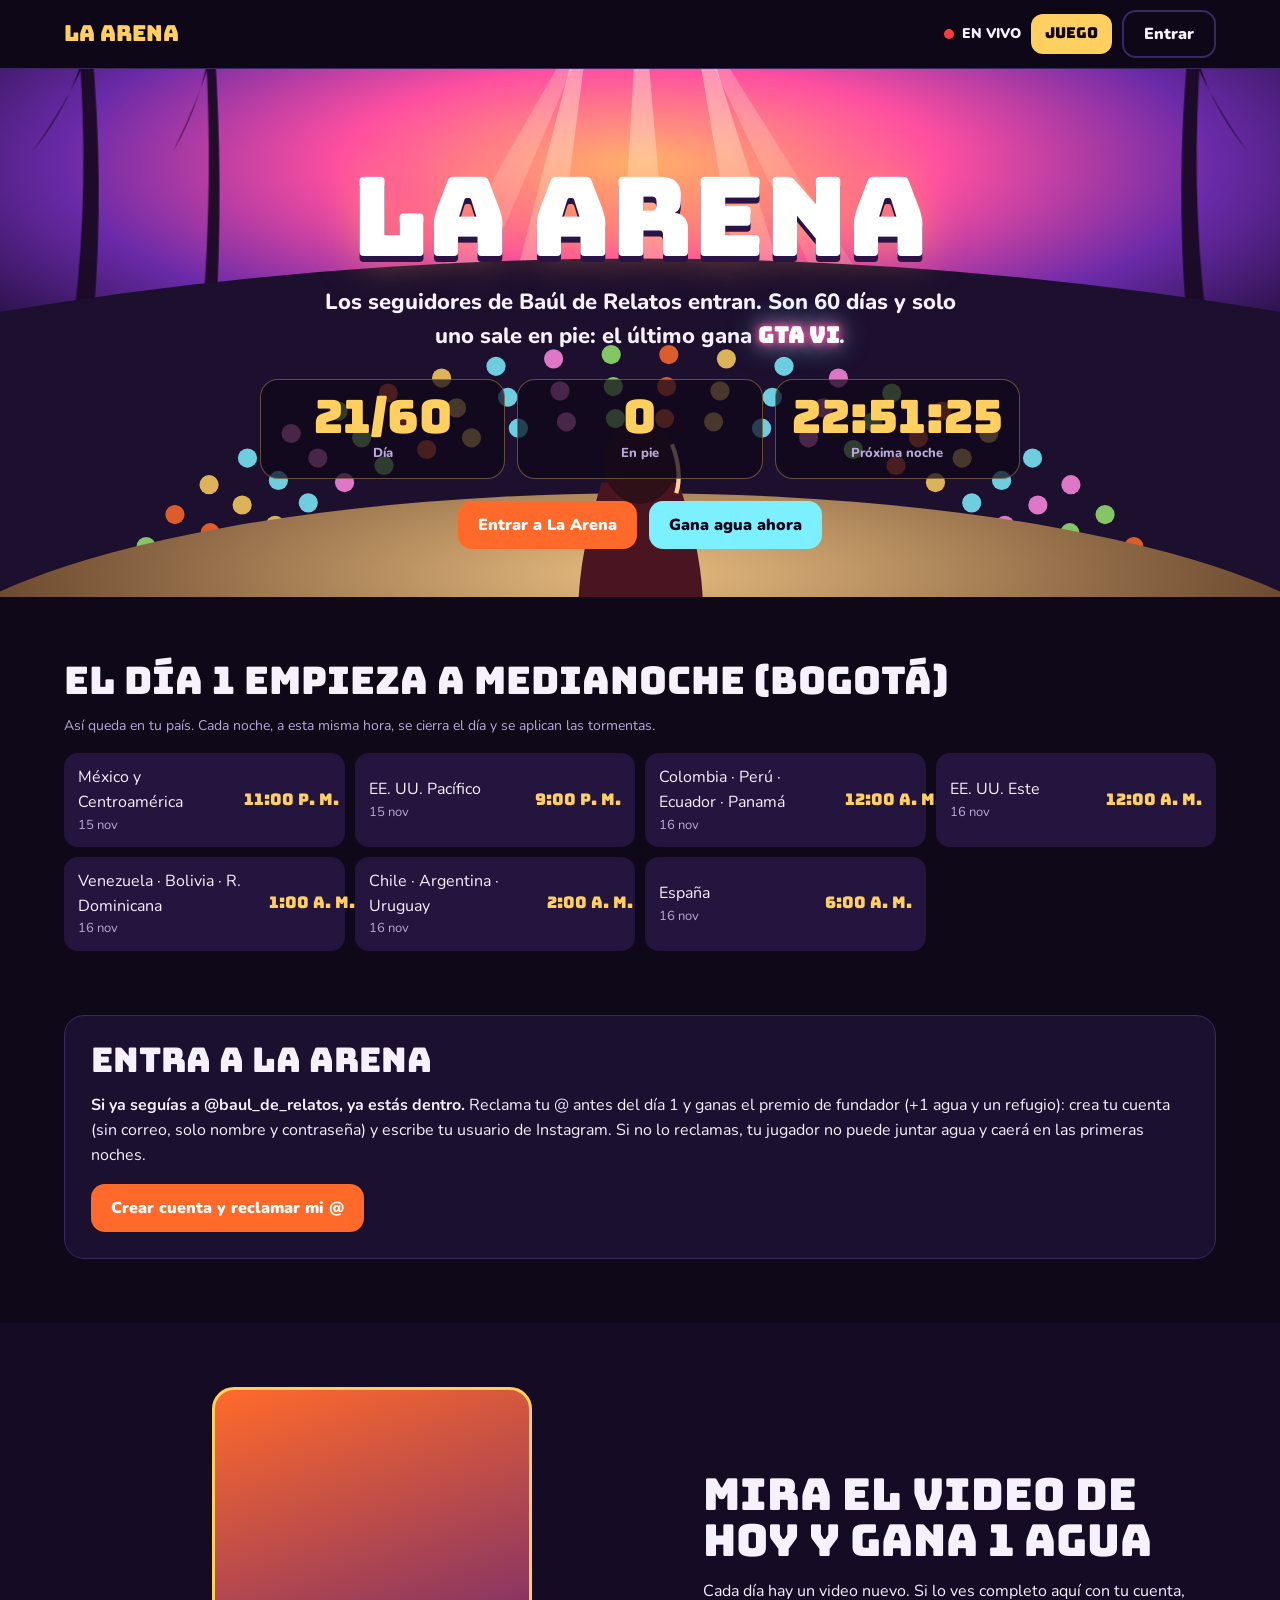
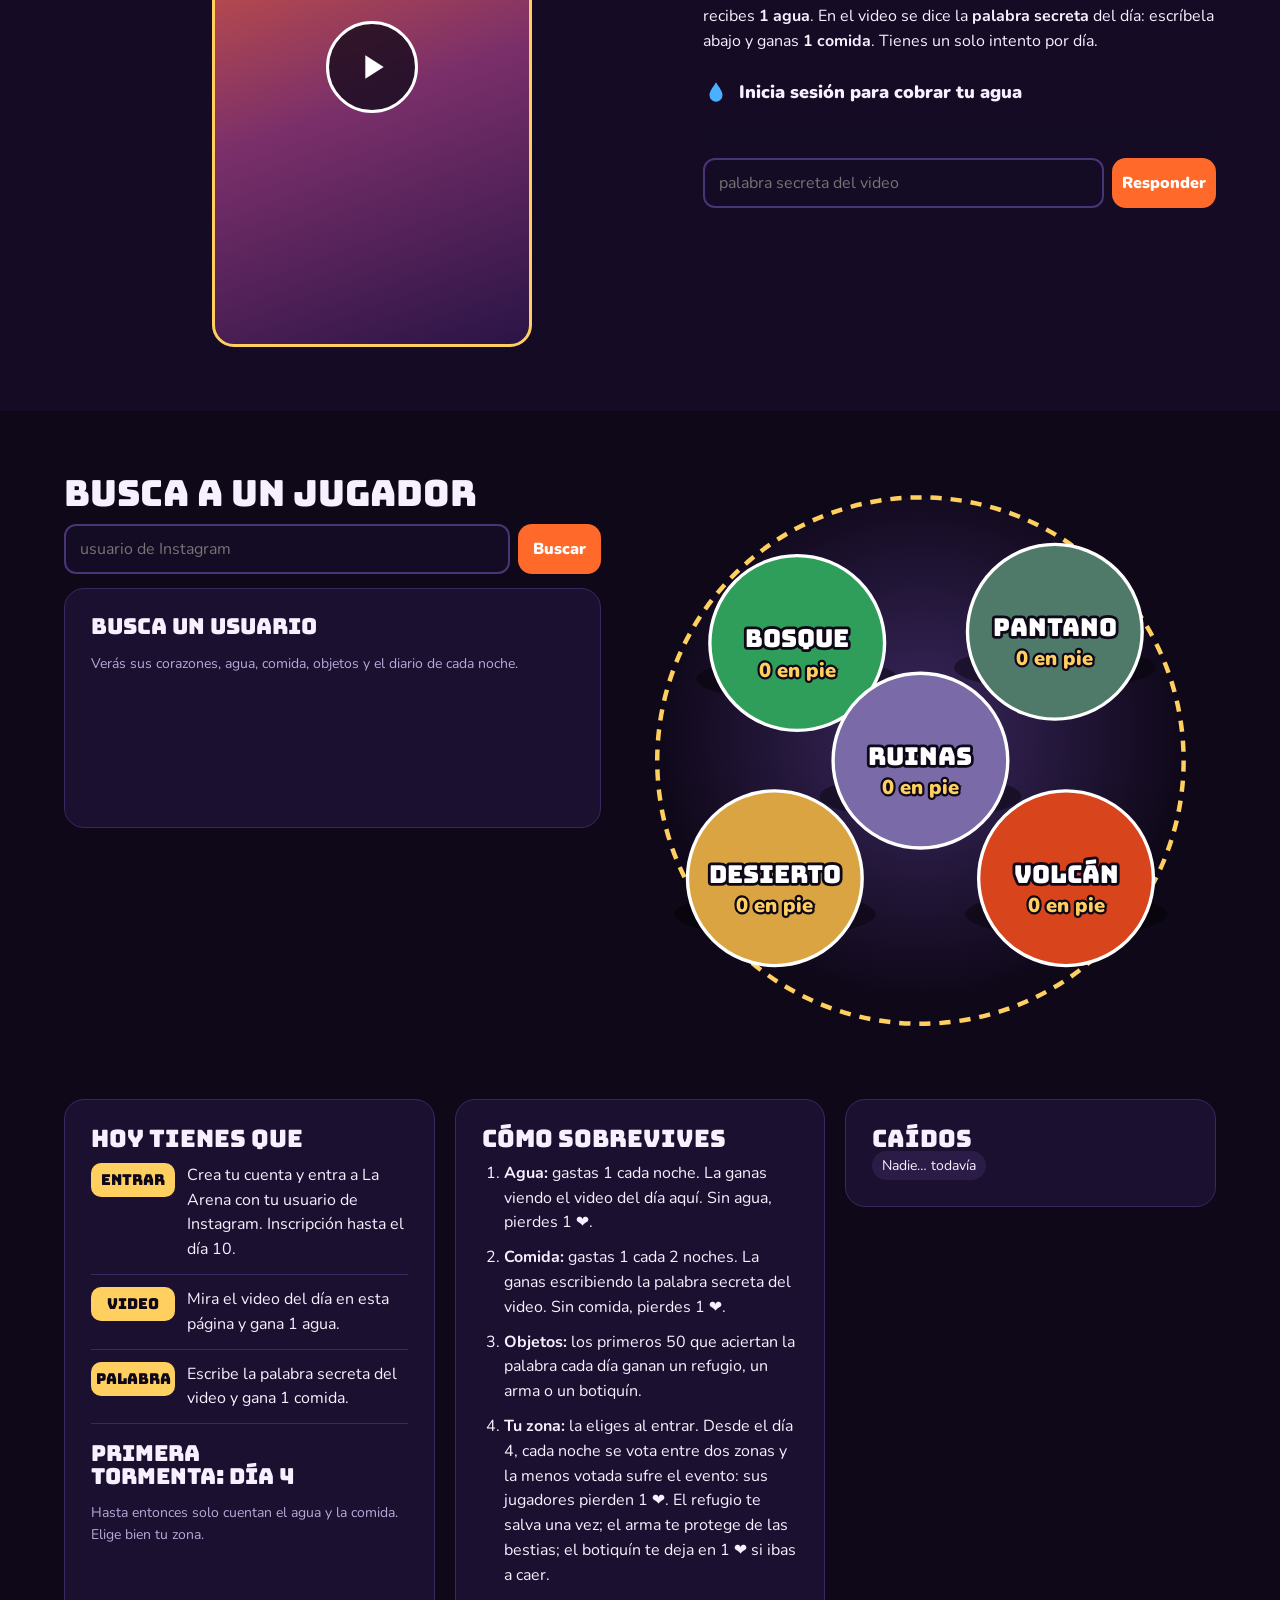
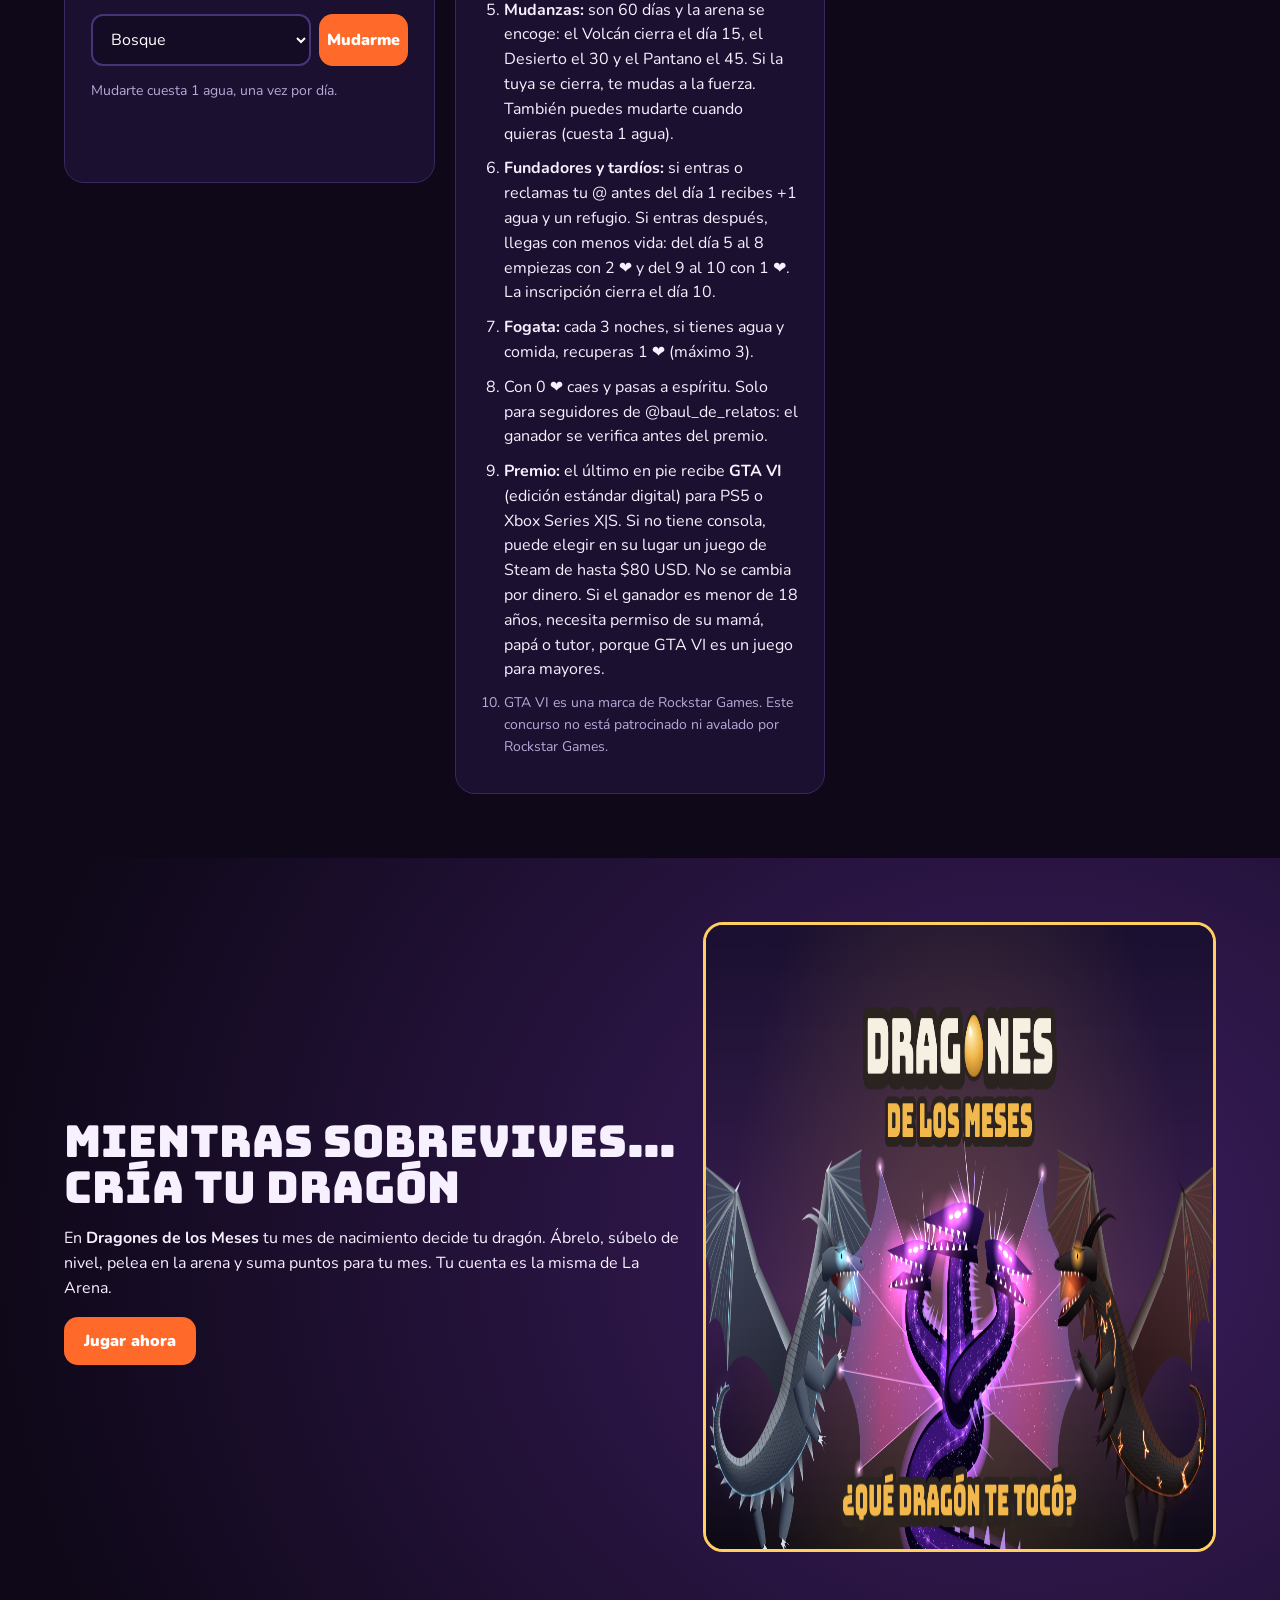
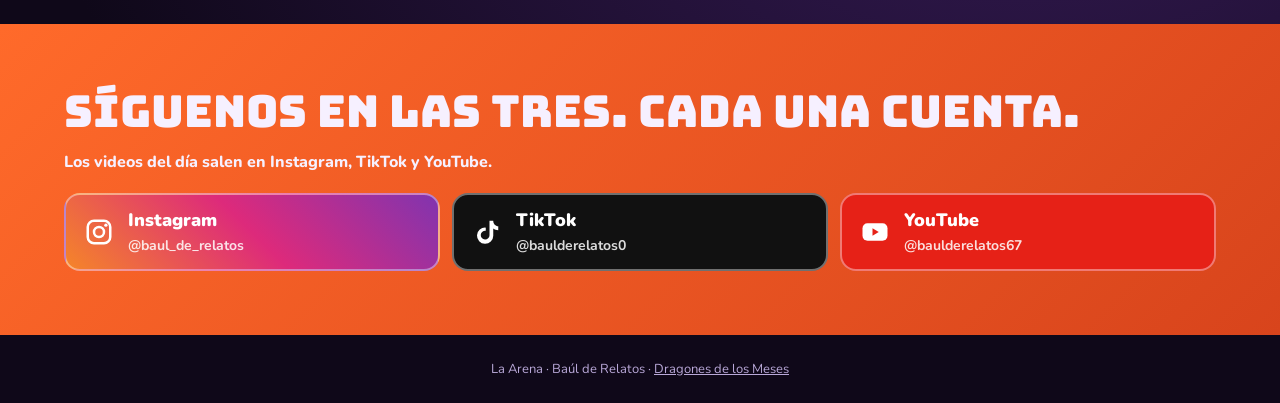
==== commit 8be2efa2: "Texto del hero Co-Authored-By: Claude Opus 5.5 <noreply@anthropic.com> Claude-Session: https://claud" ====
--- a/index.html
+++ b/index.html
@@ -32,7 +32,7 @@
   </svg>
   <div class="in">
     <h1>LA ARENA</h1>
-    <p class="sub">Los seguidores de Baúl de Relatos entran. Solo uno sale en pie. 60 días. El último en pie gana <span class="neon">GTA VI</span>.</p>
+    <p class="sub">Los seguidores de Baúl de Relatos entran. Son 60 días y solo uno sale en pie: el último gana <span class="neon">GTA VI</span>.</p>
     <div class="score"><div><b id="sDia">—</b><span id="sDiaL">Día</span></div><div><b id="sVivos">0</b><span>En pie</span></div><div><b id="sReloj">--:--:--</b><span id="sRelojL">Próxima noche</span></div></div>
     <div class="cta"><a class="btn" href="#entrar">Entrar a La Arena</a><a class="btn" style="background:#7cf0ff;color:#0f0819" href="#video">Gana agua ahora</a></div>
   </div>
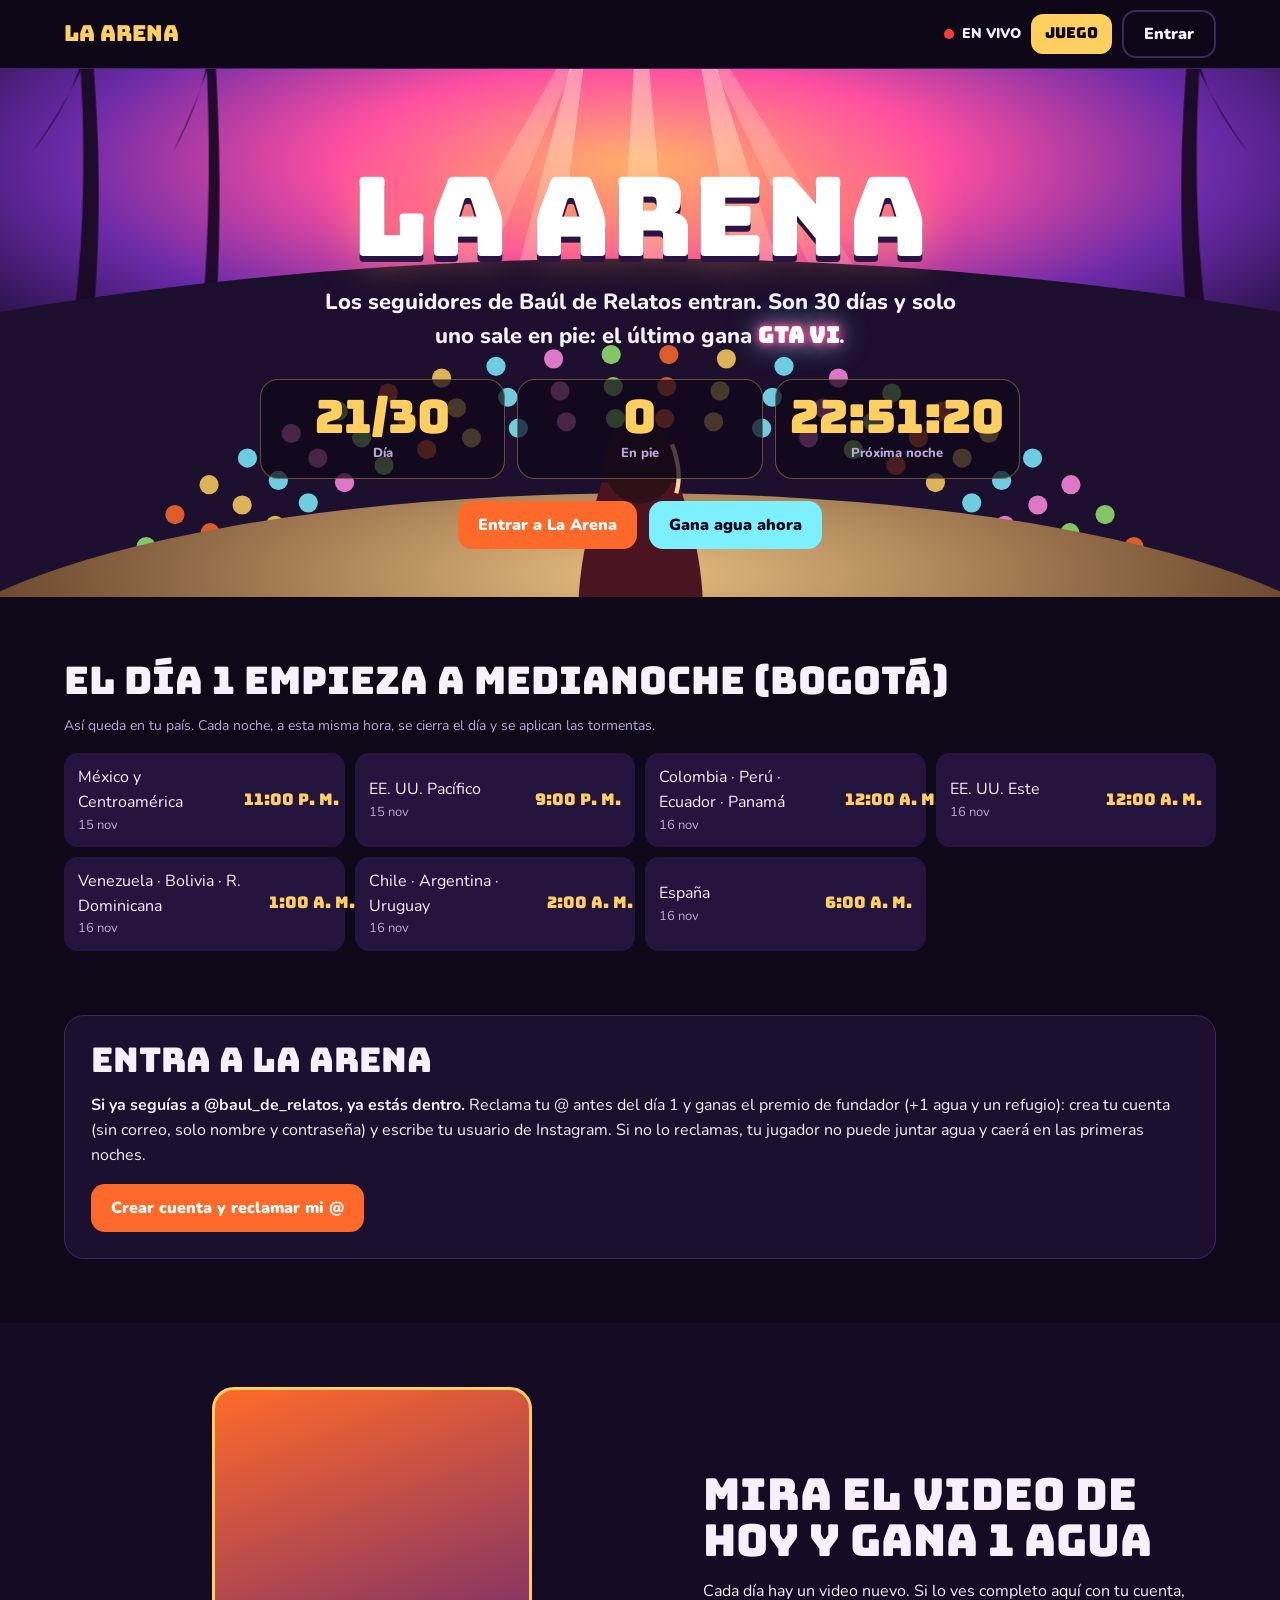
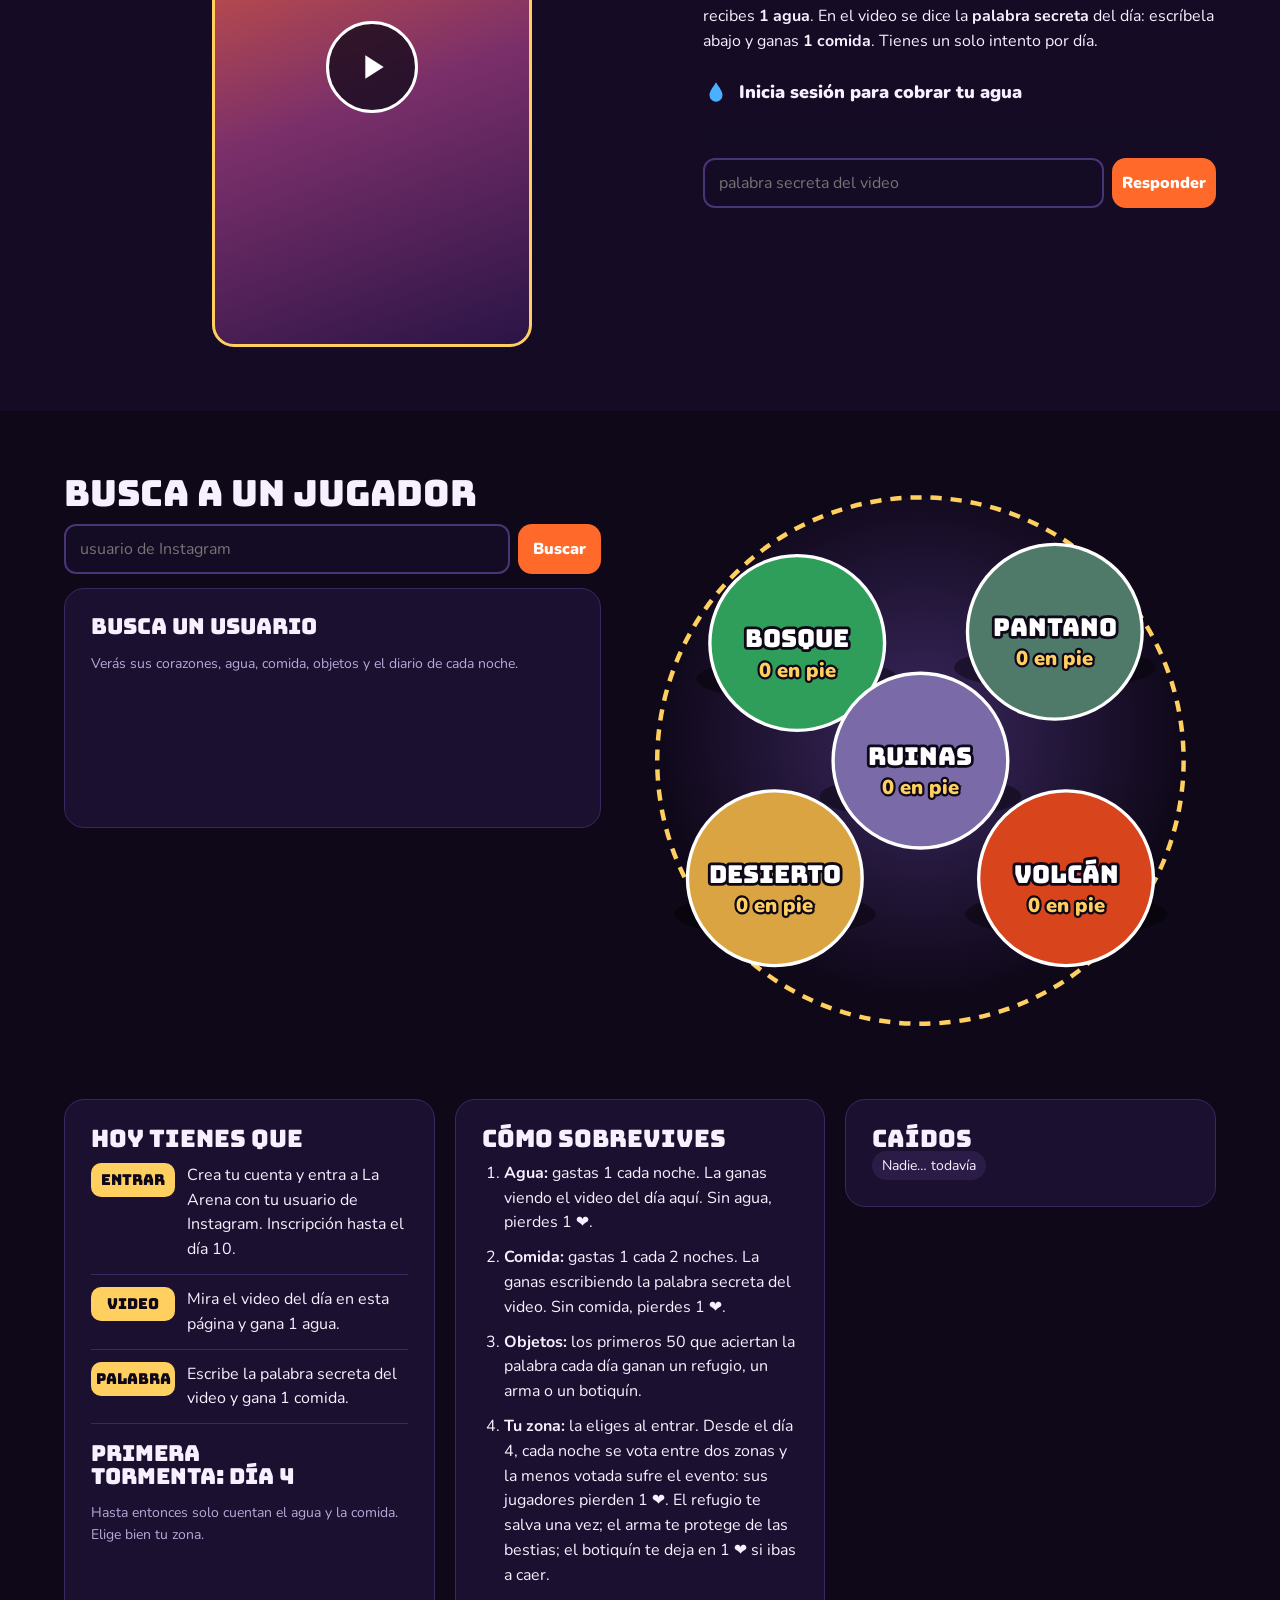
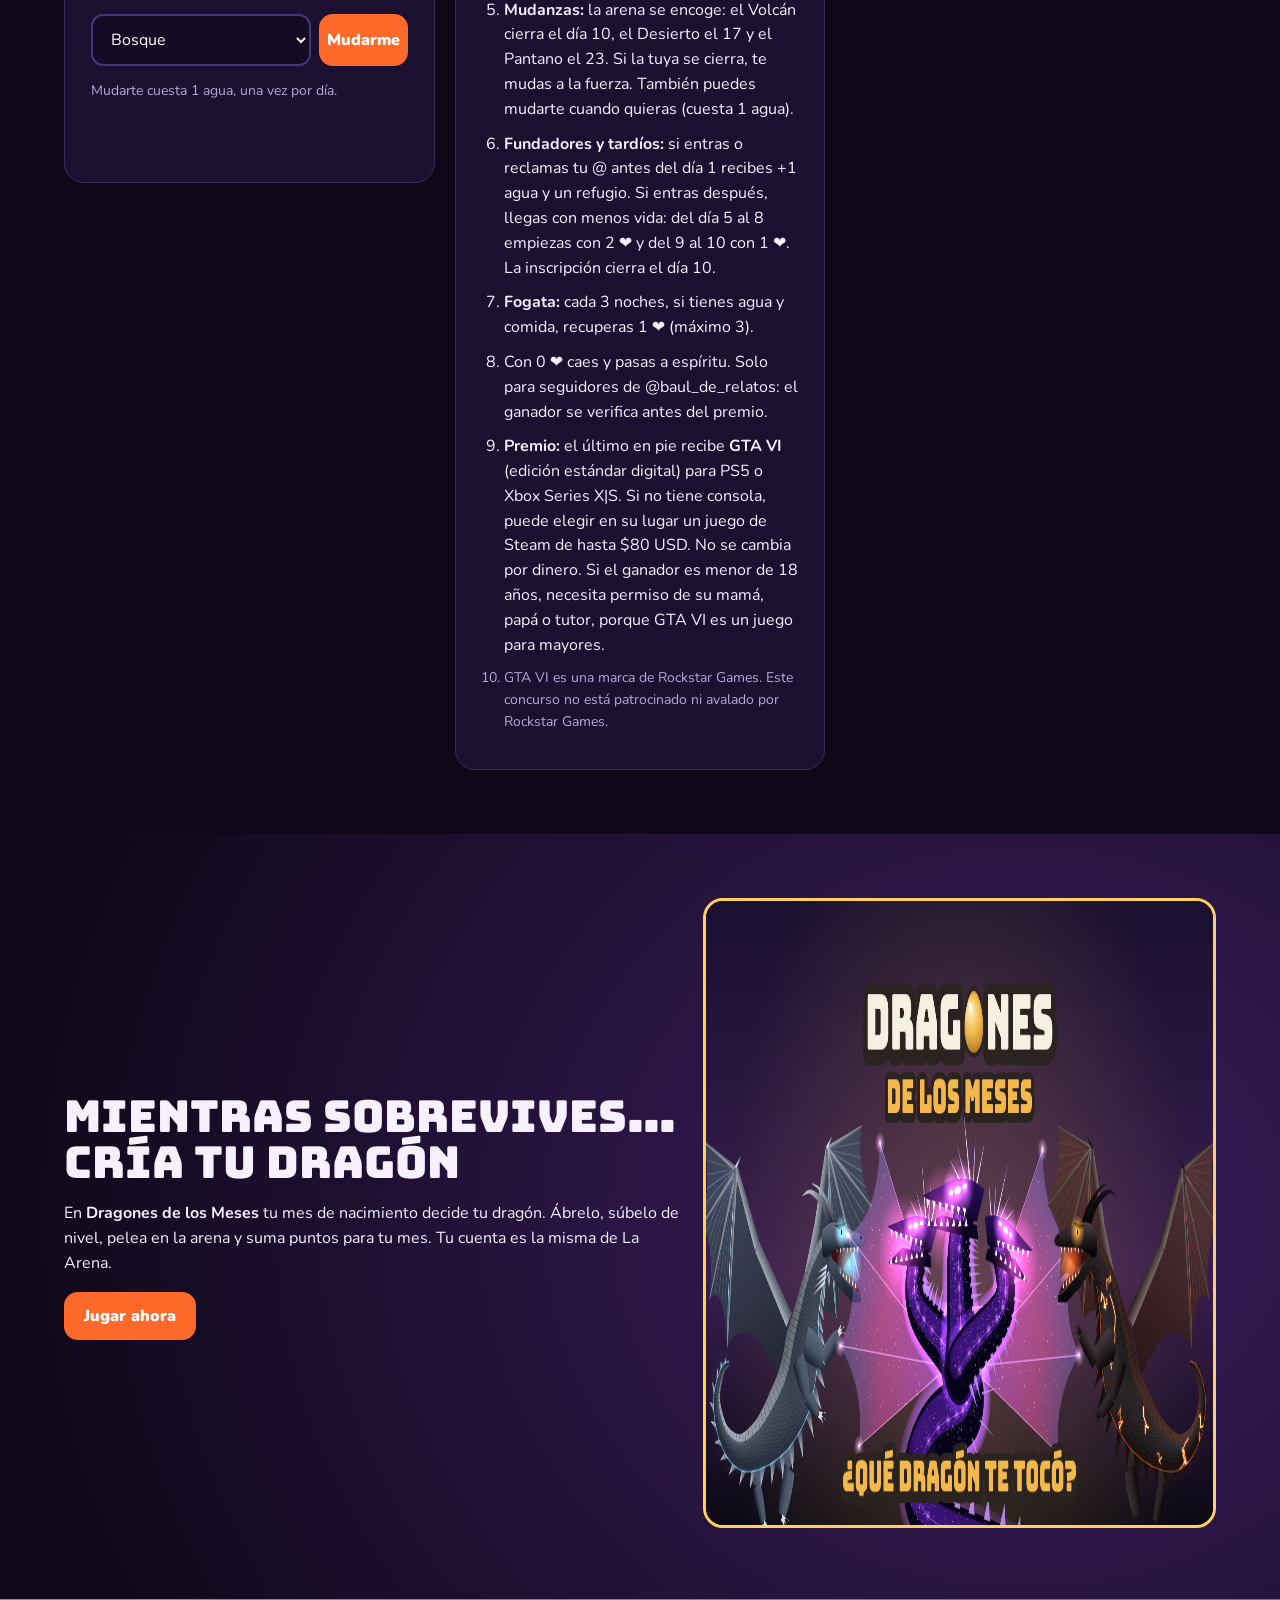
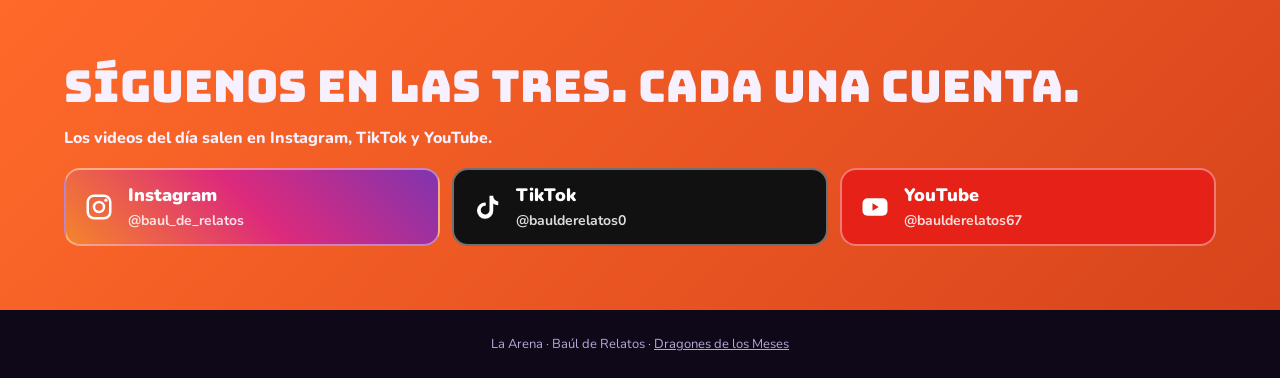
==== commit c8bebb6d: "La Arena vuelve a 30 días (premio GTA VI) Co-Authored-By: Claude Opus 5.5 <noreply@anthropic.com> Cl" ====
--- a/index.html
+++ b/index.html
@@ -3,10 +3,10 @@
 <head>
 <meta charset="utf-8">
 <meta name="viewport" content="width=device-width, initial-scale=1">
-<title>La Arena · 60 días · El premio es GTA VI · Baúl de Relatos</title>
-<meta name="description" content="Los seguidores de Baúl de Relatos entran a La Arena. 60 días, un solo superviviente y GTA VI para el último en pie.">
+<title>La Arena · 30 días · El premio es GTA VI · Baúl de Relatos</title>
+<meta name="description" content="Los seguidores de Baúl de Relatos entran a La Arena. 30 días, un solo superviviente y GTA VI para el último en pie.">
 <meta name="theme-color" content="#0f0819">
-<meta property="og:title" content="La Arena · 60 días, un superviviente, GTA VI de premio">
+<meta property="og:title" content="La Arena · 30 días, un superviviente, GTA VI de premio">
 <meta property="og:description" content="Entra, consigue agua y comida, vota las tormentas y sobrevive. El último en pie gana GTA VI.">
 <meta property="og:type" content="website">
 <meta property="og:url" content="https://baul-de-relatos.vercel.app/">
@@ -32,7 +32,7 @@
   </svg>
   <div class="in">
     <h1>LA ARENA</h1>
-    <p class="sub">Los seguidores de Baúl de Relatos entran. Son 60 días y solo uno sale en pie: el último gana <span class="neon">GTA VI</span>.</p>
+    <p class="sub">Los seguidores de Baúl de Relatos entran. Son 30 días y solo uno sale en pie: el último gana <span class="neon">GTA VI</span>.</p>
     <div class="score"><div><b id="sDia">—</b><span id="sDiaL">Día</span></div><div><b id="sVivos">0</b><span>En pie</span></div><div><b id="sReloj">--:--:--</b><span id="sRelojL">Próxima noche</span></div></div>
     <div class="cta"><a class="btn" href="#entrar">Entrar a La Arena</a><a class="btn" style="background:#7cf0ff;color:#0f0819" href="#video">Gana agua ahora</a></div>
   </div>
@@ -79,7 +79,7 @@
     <li><b>Comida:</b> gastas 1 cada 2 noches. La ganas escribiendo la palabra secreta del video. Sin comida, pierdes 1 ❤.</li>
     <li><b>Objetos:</b> los primeros 50 que aciertan la palabra cada día ganan un refugio, un arma o un botiquín.</li>
     <li><b>Tu zona:</b> la eliges al entrar. Desde el día 4, cada noche se vota entre dos zonas y la menos votada sufre el evento: sus jugadores pierden 1 ❤. El refugio te salva una vez; el arma te protege de las bestias; el botiquín te deja en 1 ❤ si ibas a caer.</li>
-    <li><b>Mudanzas:</b> son 60 días y la arena se encoge: el Volcán cierra el día 15, el Desierto el 30 y el Pantano el 45. Si la tuya se cierra, te mudas a la fuerza. También puedes mudarte cuando quieras (cuesta 1 agua).</li>
+    <li><b>Mudanzas:</b> la arena se encoge: el Volcán cierra el día 10, el Desierto el 17 y el Pantano el 23. Si la tuya se cierra, te mudas a la fuerza. También puedes mudarte cuando quieras (cuesta 1 agua).</li>
     <li><b>Fundadores y tardíos:</b> si entras o reclamas tu @ antes del día 1 recibes +1 agua y un refugio. Si entras después, llegas con menos vida: del día 5 al 8 empiezas con 2 ❤ y del 9 al 10 con 1 ❤. La inscripción cierra el día 10.</li>
     <li><b>Fogata:</b> cada 3 noches, si tienes agua y comida, recuperas 1 ❤ (máximo 3).</li>
     <li>Con 0 ❤ caes y pasas a espíritu. Solo para seguidores de @baul_de_relatos: el ganador se verifica antes del premio.</li>
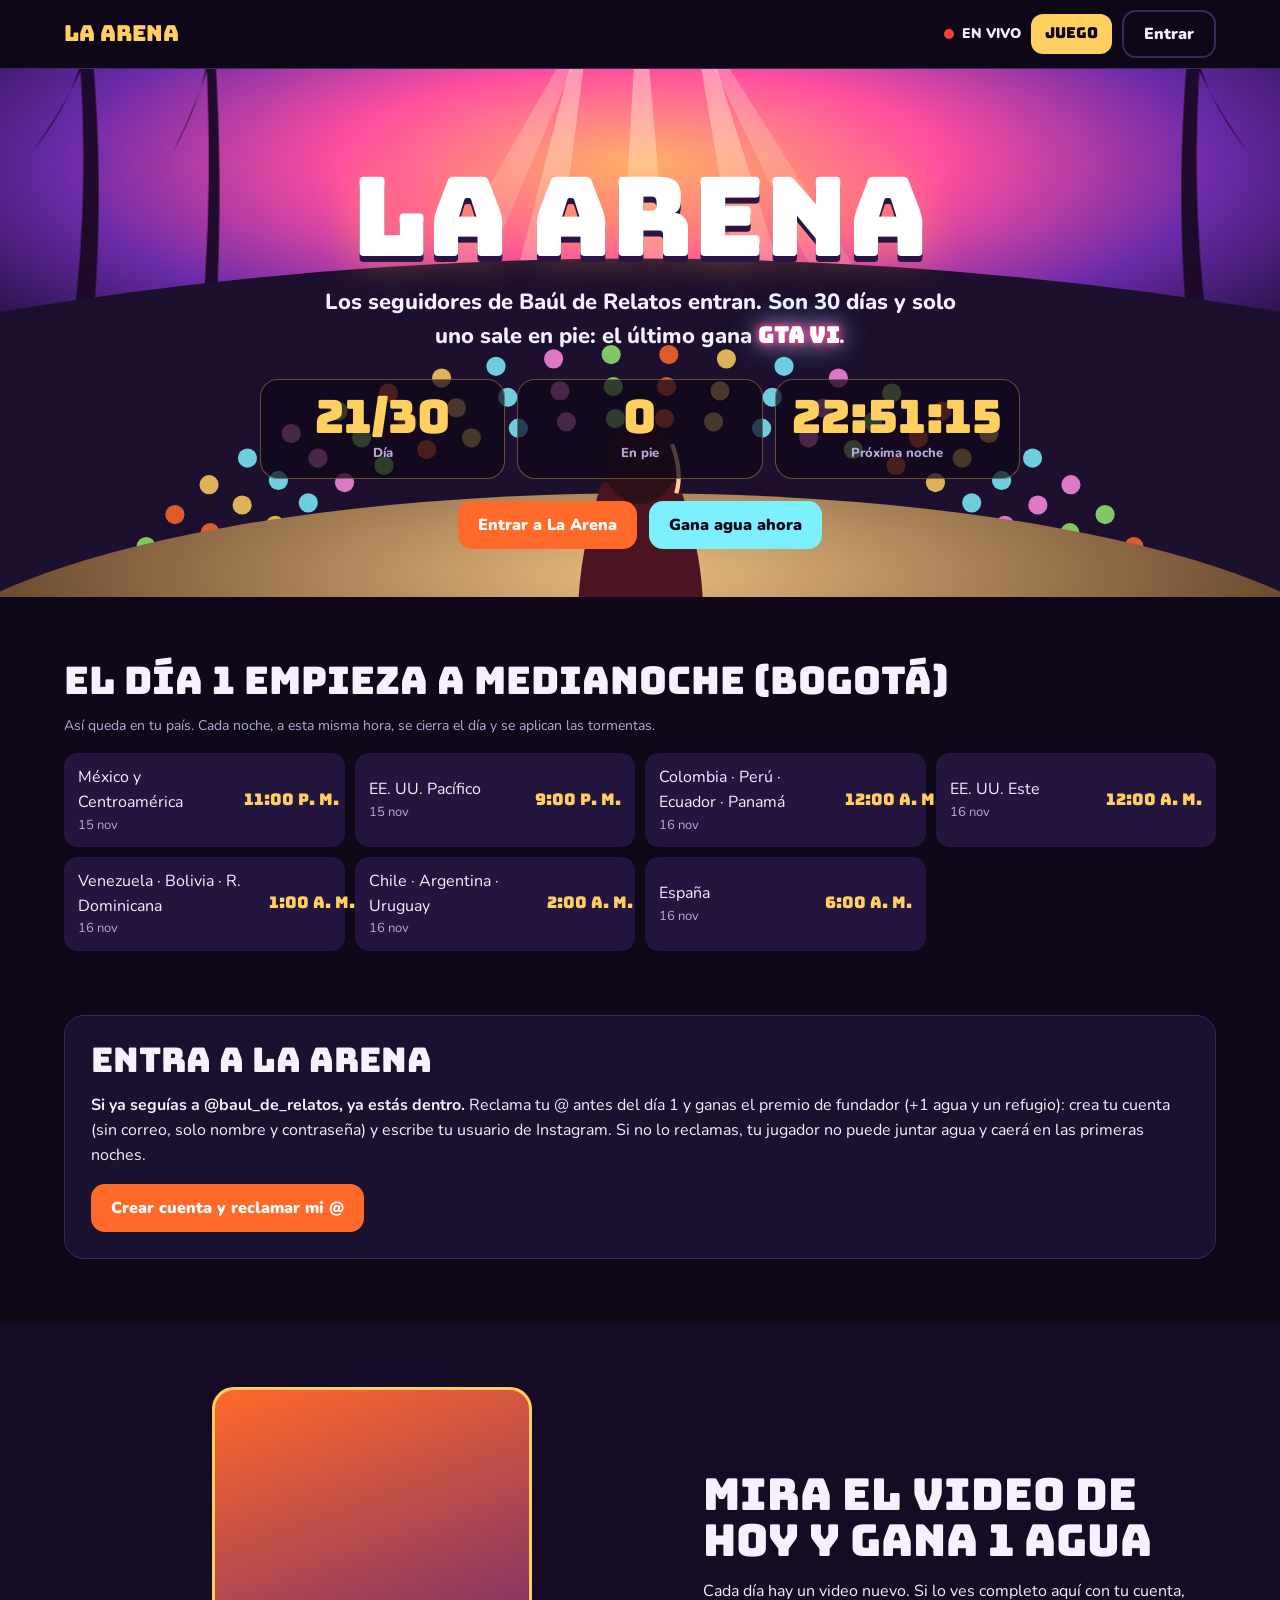
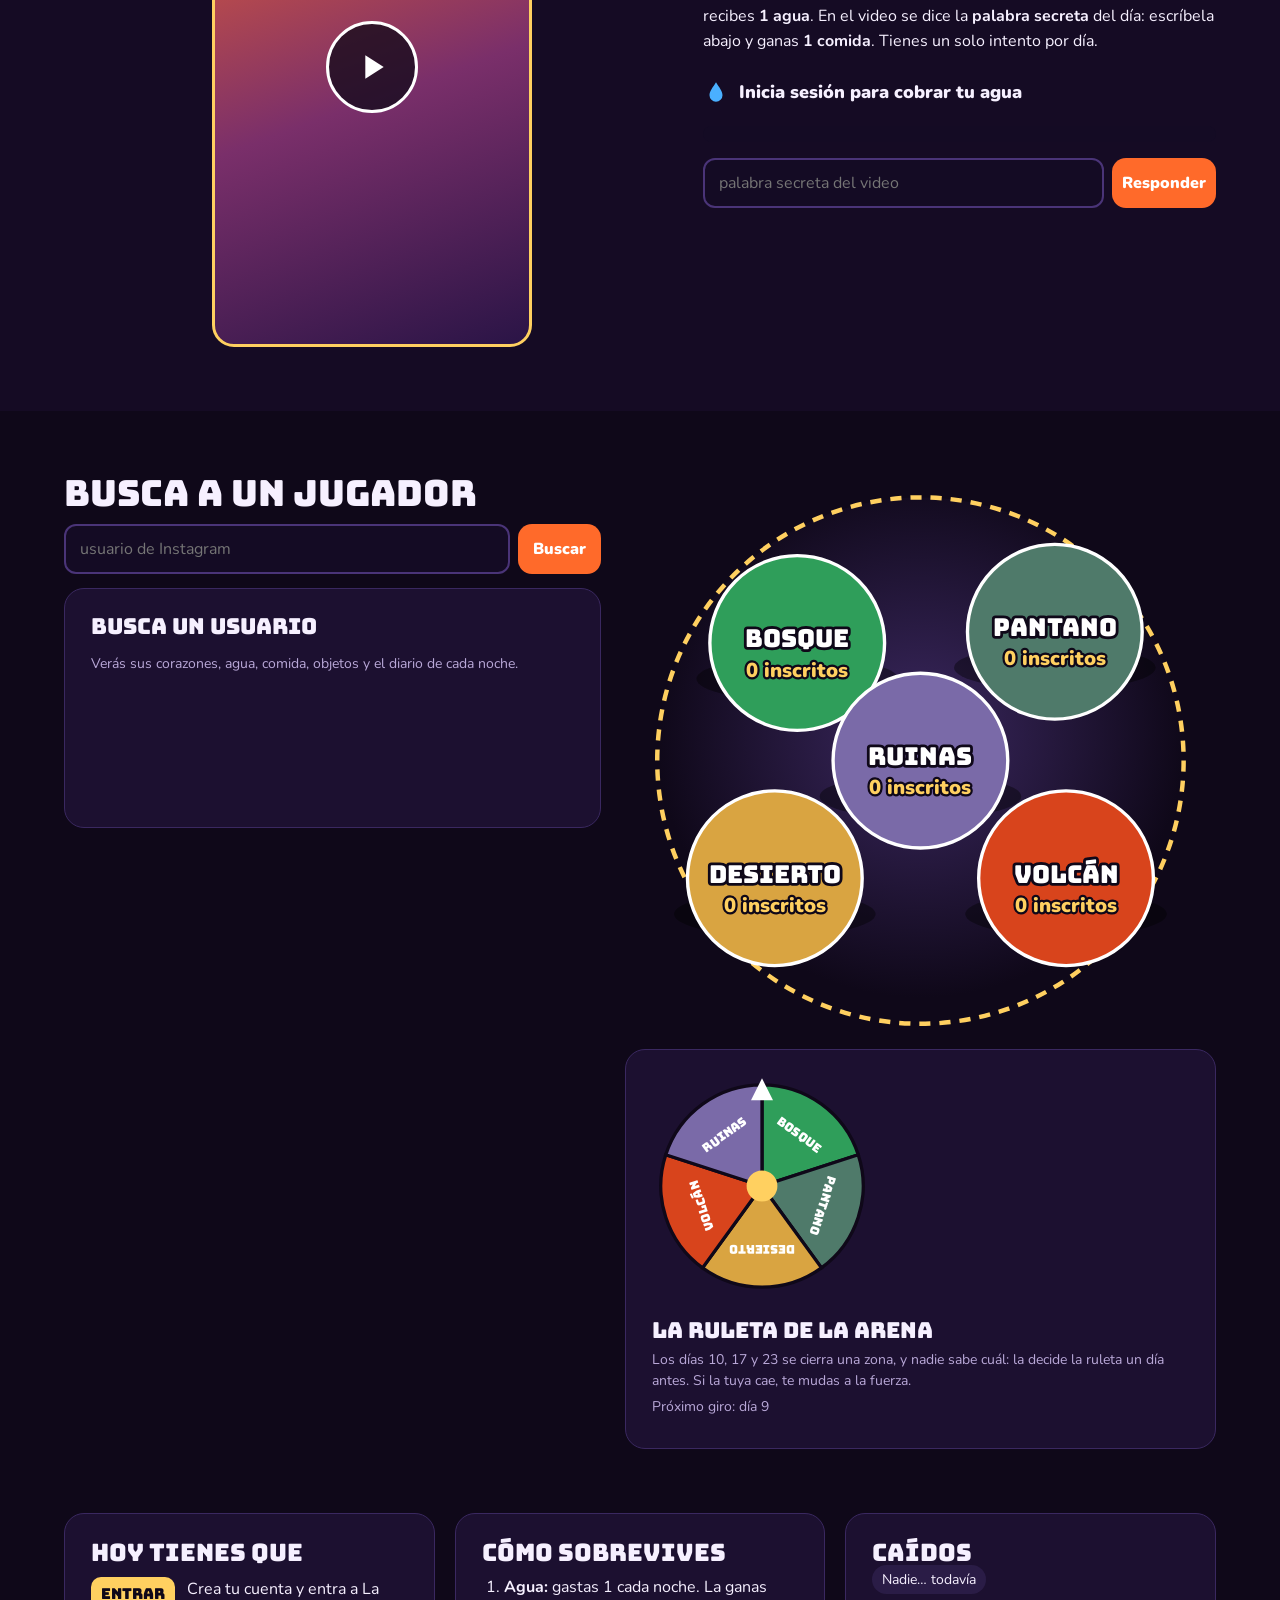
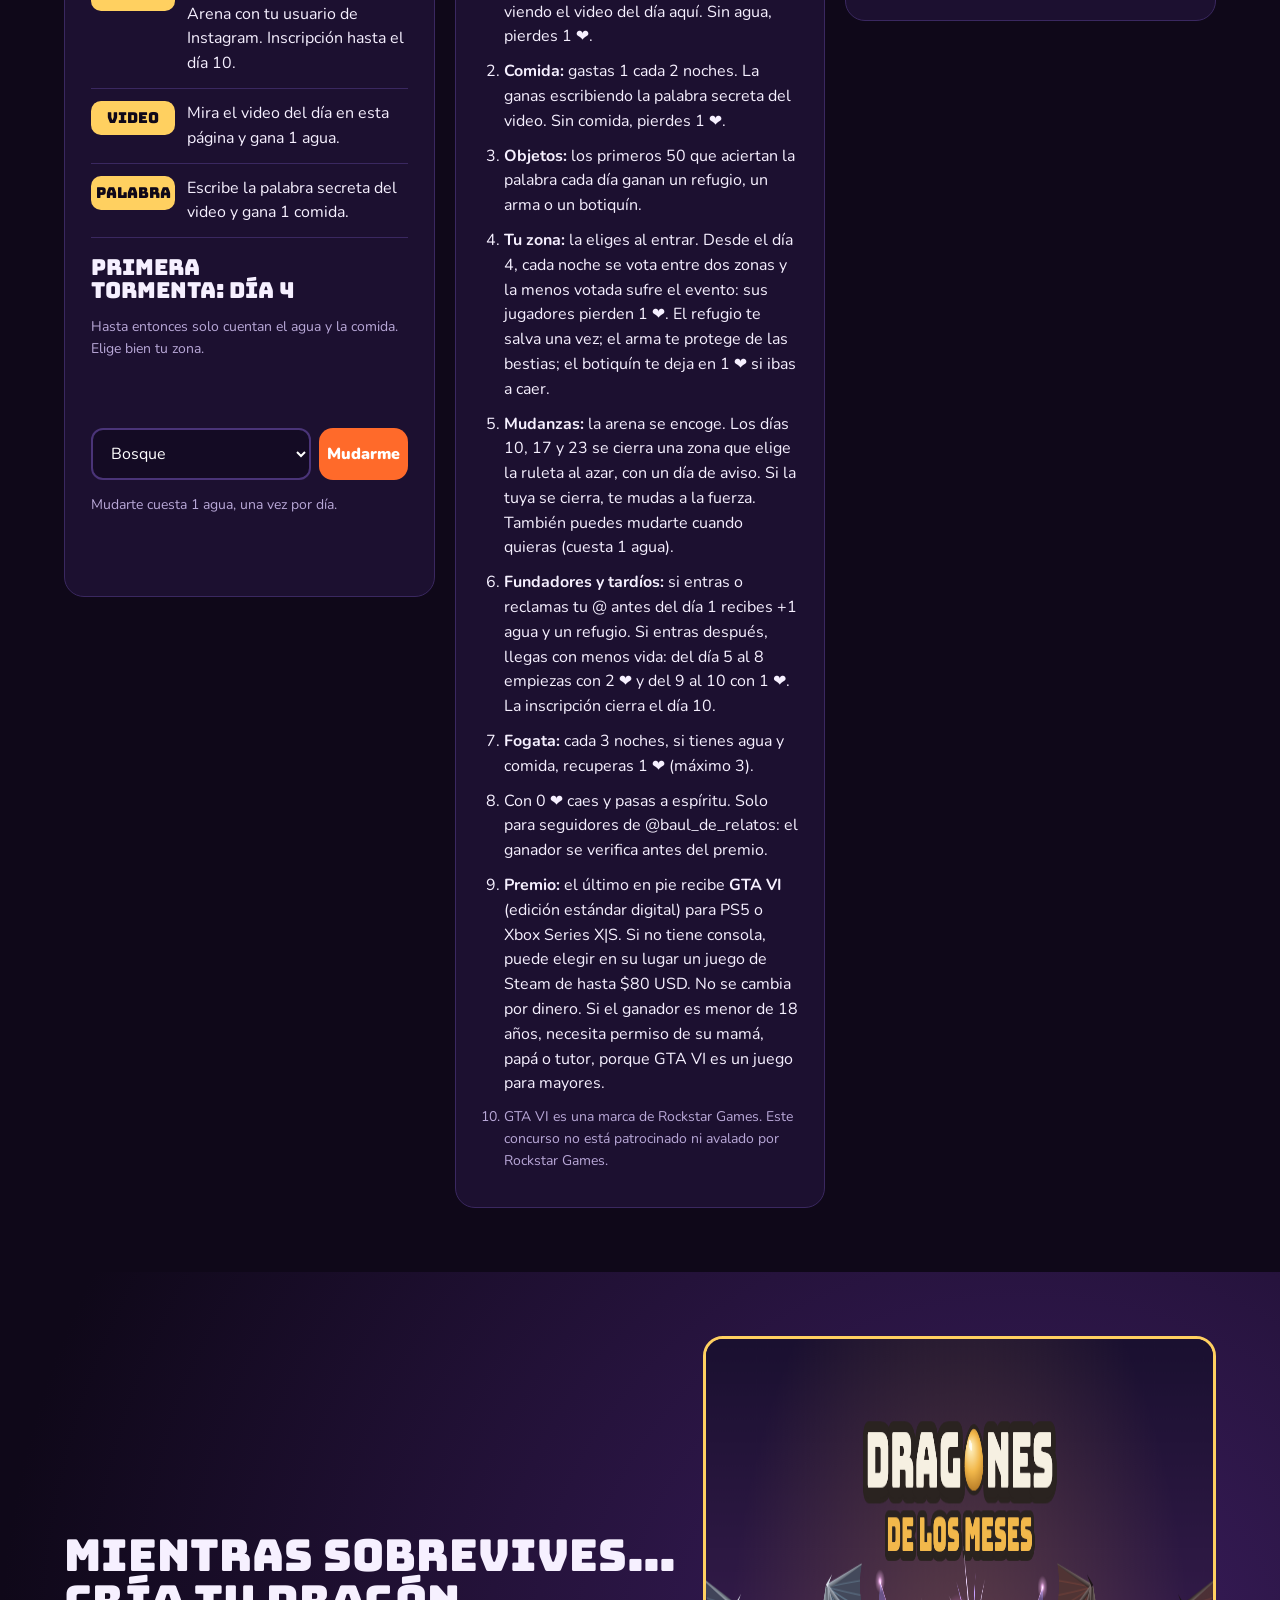
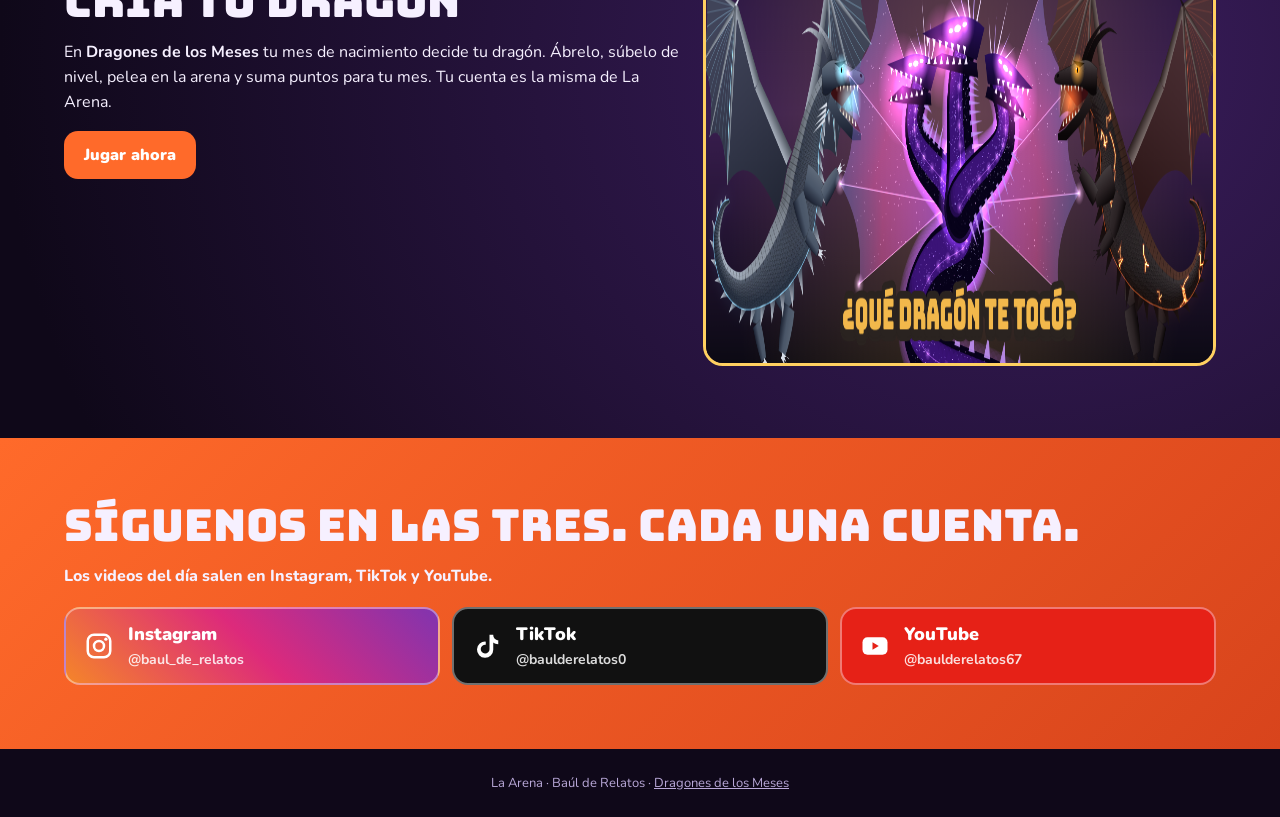
==== commit e7acdb53: "La Arena: inscritos reales por zona y ruleta aleatoria de cierres Co-Authored-By: Claude Opus 5.5 <n" ====
--- a/index.html
+++ b/index.html
@@ -68,7 +68,7 @@
     <form id="f" class="row"><label for="q" style="position:absolute;left:-9999px">Usuario</label><input id="q" autocomplete="off" placeholder="usuario de Instagram"><button>Buscar</button></form>
     <div class="card" style="margin-top:14px;min-height:240px" id="fichaOut"></div>
   </div>
-  <div class="mapbox"><svg id="map" viewBox="0 0 500 500" role="img" aria-label="Mapa de la arena con jugadores en pie por zona"></svg></div>
+  <div><div class="mapbox"><svg id="map" viewBox="0 0 500 500" role="img" aria-label="Mapa de la arena con jugadores inscritos por zona"></svg></div><div class="card ruleta" id="ruleta" style="margin-top:14px"></div></div>
 </div></section>
 
 <section class="band" style="padding-top:0"><div class="wrap cards">
@@ -79,7 +79,7 @@
     <li><b>Comida:</b> gastas 1 cada 2 noches. La ganas escribiendo la palabra secreta del video. Sin comida, pierdes 1 ❤.</li>
     <li><b>Objetos:</b> los primeros 50 que aciertan la palabra cada día ganan un refugio, un arma o un botiquín.</li>
     <li><b>Tu zona:</b> la eliges al entrar. Desde el día 4, cada noche se vota entre dos zonas y la menos votada sufre el evento: sus jugadores pierden 1 ❤. El refugio te salva una vez; el arma te protege de las bestias; el botiquín te deja en 1 ❤ si ibas a caer.</li>
-    <li><b>Mudanzas:</b> la arena se encoge: el Volcán cierra el día 10, el Desierto el 17 y el Pantano el 23. Si la tuya se cierra, te mudas a la fuerza. También puedes mudarte cuando quieras (cuesta 1 agua).</li>
+    <li><b>Mudanzas:</b> la arena se encoge. Los días 10, 17 y 23 se cierra una zona que elige la ruleta al azar, con un día de aviso. Si la tuya se cierra, te mudas a la fuerza. También puedes mudarte cuando quieras (cuesta 1 agua).</li>
     <li><b>Fundadores y tardíos:</b> si entras o reclamas tu @ antes del día 1 recibes +1 agua y un refugio. Si entras después, llegas con menos vida: del día 5 al 8 empiezas con 2 ❤ y del 9 al 10 con 1 ❤. La inscripción cierra el día 10.</li>
     <li><b>Fogata:</b> cada 3 noches, si tienes agua y comida, recuperas 1 ❤ (máximo 3).</li>
     <li>Con 0 ❤ caes y pasas a espíritu. Solo para seguidores de @baul_de_relatos: el ganador se verifica antes del premio.</li>
--- a/styles.css
+++ b/styles.css
@@ -95,3 +95,4 @@
 .anuncio span{display:block;font-size:11px;letter-spacing:.08em;text-transform:uppercase;color:var(--mute);text-align:center;margin-bottom:4px}
 
 .neon{color:#fff;font-family:Bungee;text-shadow:0 0 6px #ff4fa0,0 0 16px #ff4fa0,0 0 30px #7cf0ff;letter-spacing:.02em}
+.ruleta{display:flex;gap:16px;align-items:center;flex-wrap:wrap}.ruleta p{margin:4px 0}
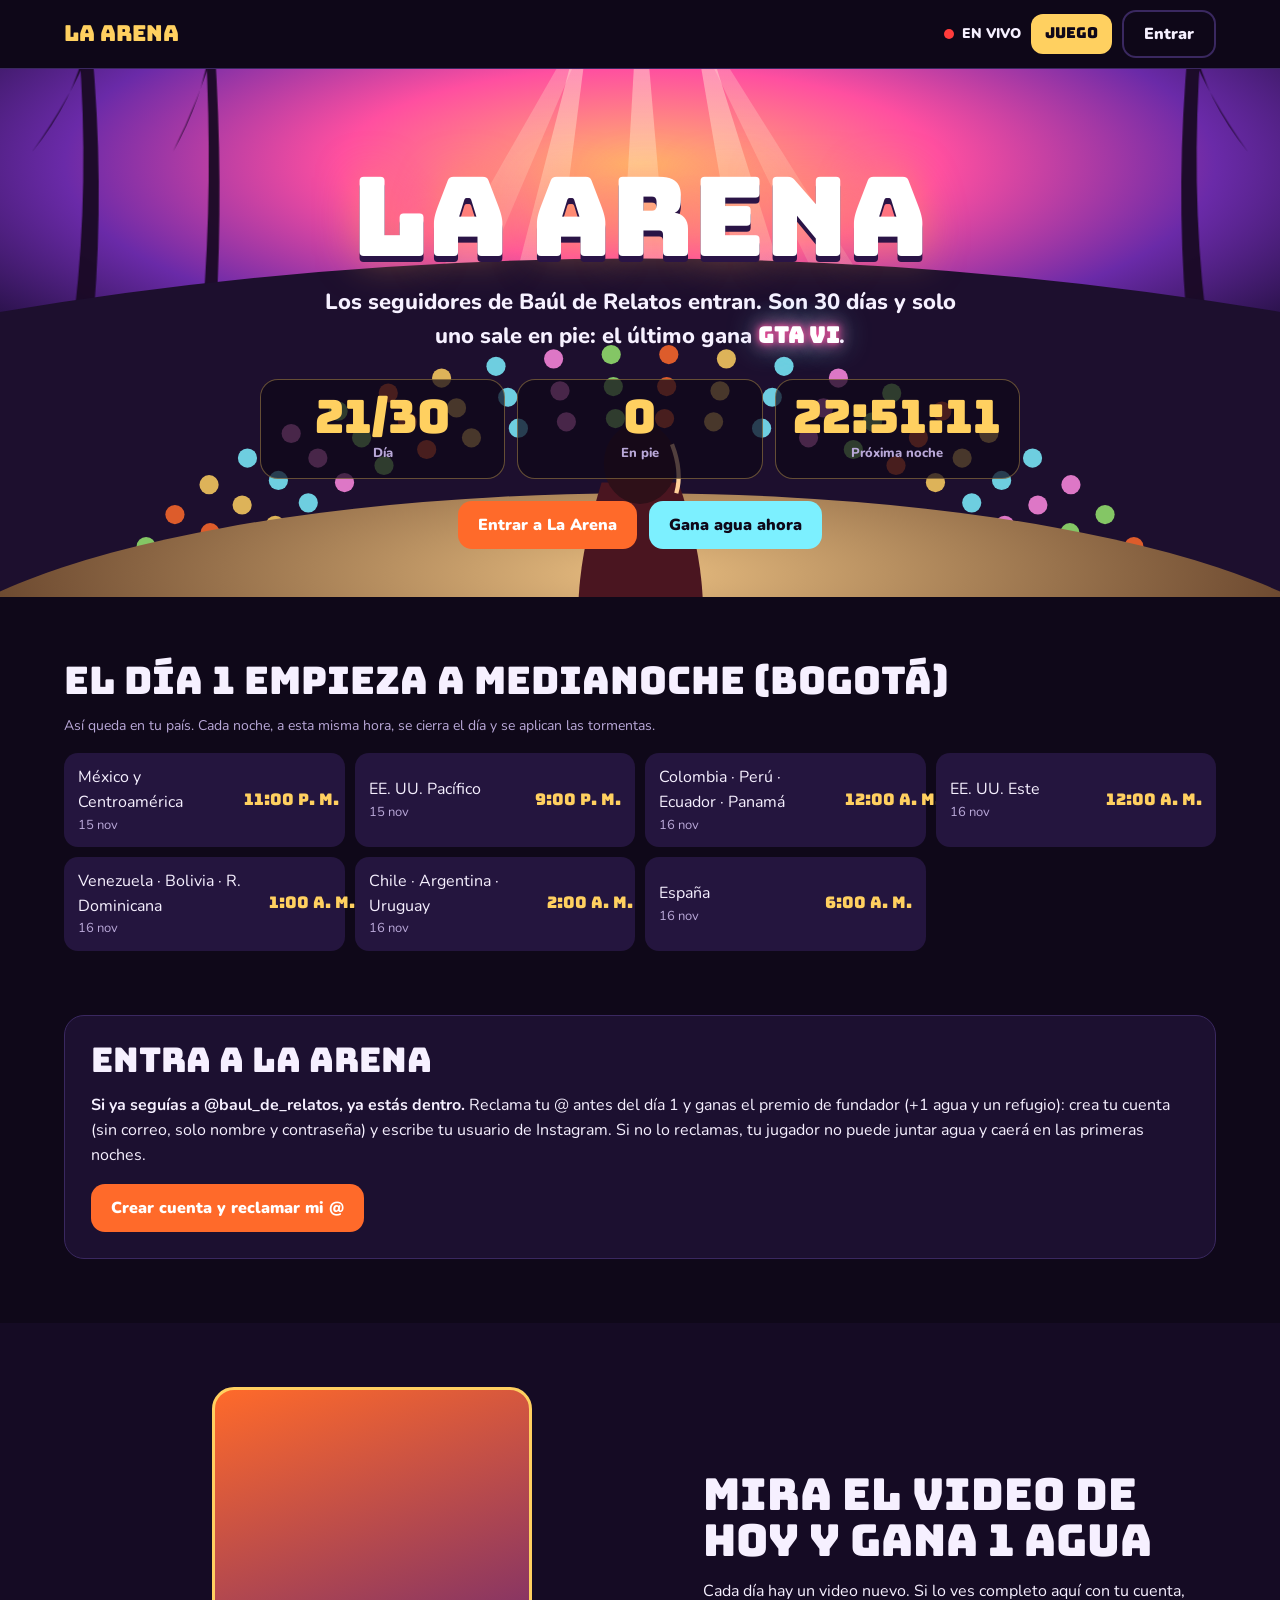
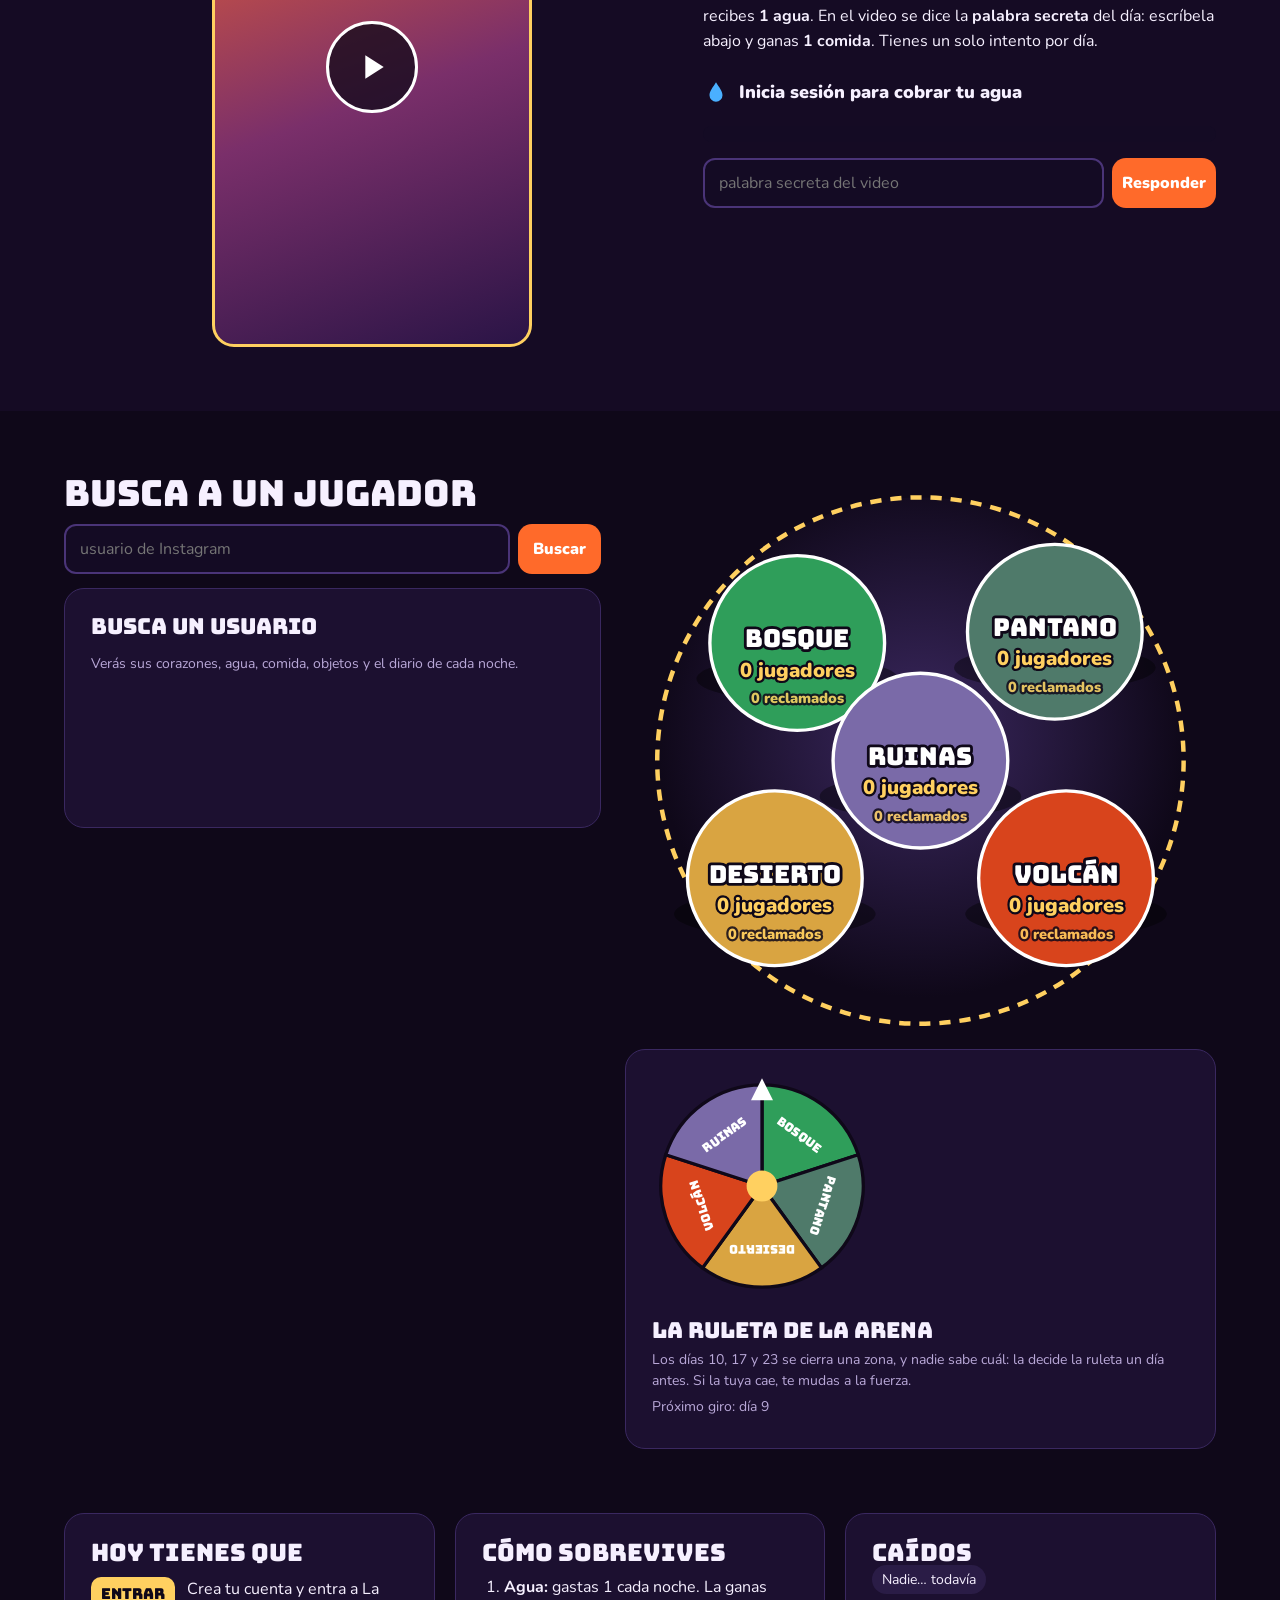
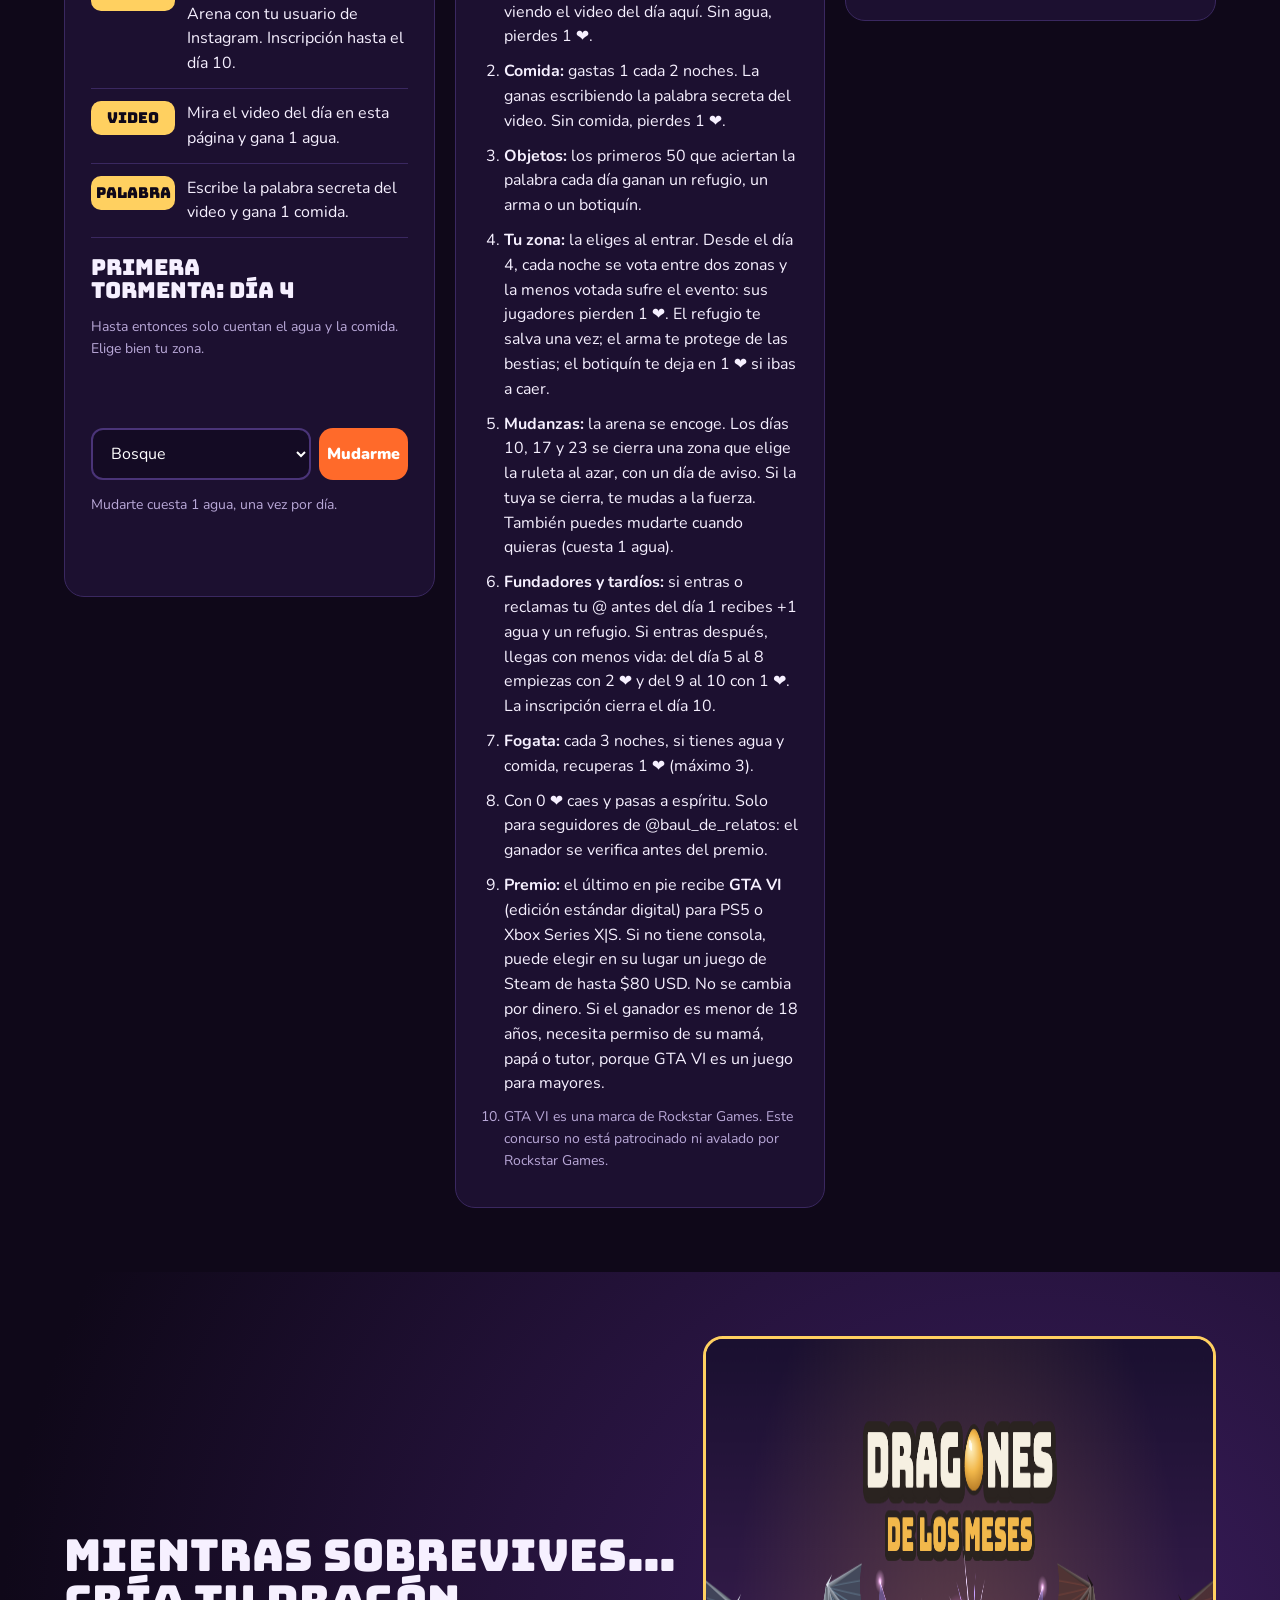
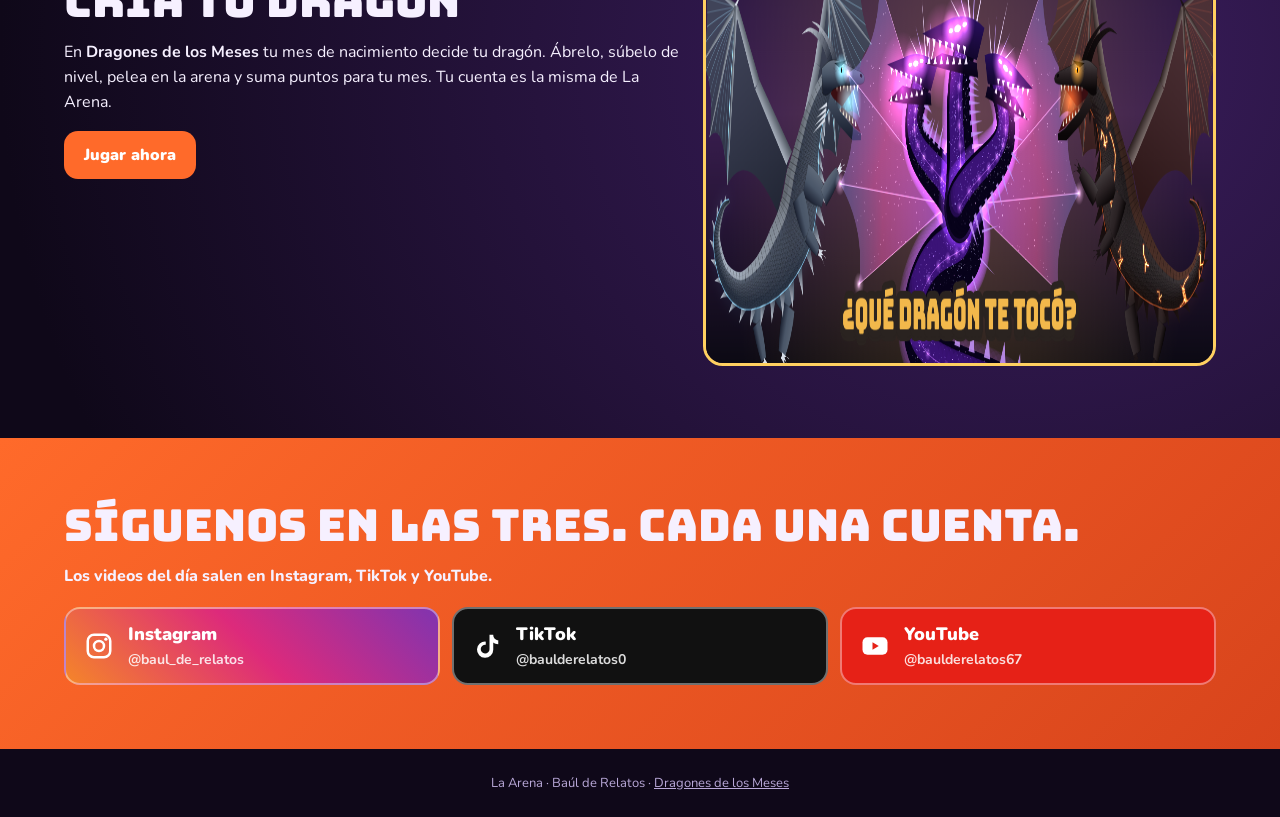
==== commit e80d6cbe: "Mapa: jugadores por zona y cuántos ya reclamaron Co-Authored-By: Claude Opus 5.5 <noreply@anthropic." ====
--- a/index.html
+++ b/index.html
@@ -68,7 +68,7 @@
     <form id="f" class="row"><label for="q" style="position:absolute;left:-9999px">Usuario</label><input id="q" autocomplete="off" placeholder="usuario de Instagram"><button>Buscar</button></form>
     <div class="card" style="margin-top:14px;min-height:240px" id="fichaOut"></div>
   </div>
-  <div><div class="mapbox"><svg id="map" viewBox="0 0 500 500" role="img" aria-label="Mapa de la arena con jugadores inscritos por zona"></svg></div><div class="card ruleta" id="ruleta" style="margin-top:14px"></div></div>
+  <div><div class="mapbox"><svg id="map" viewBox="0 0 500 500" role="img" aria-label="Mapa de la arena con jugadores por zona"></svg></div><div class="card ruleta" id="ruleta" style="margin-top:14px"></div></div>
 </div></section>
 
 <section class="band" style="padding-top:0"><div class="wrap cards">
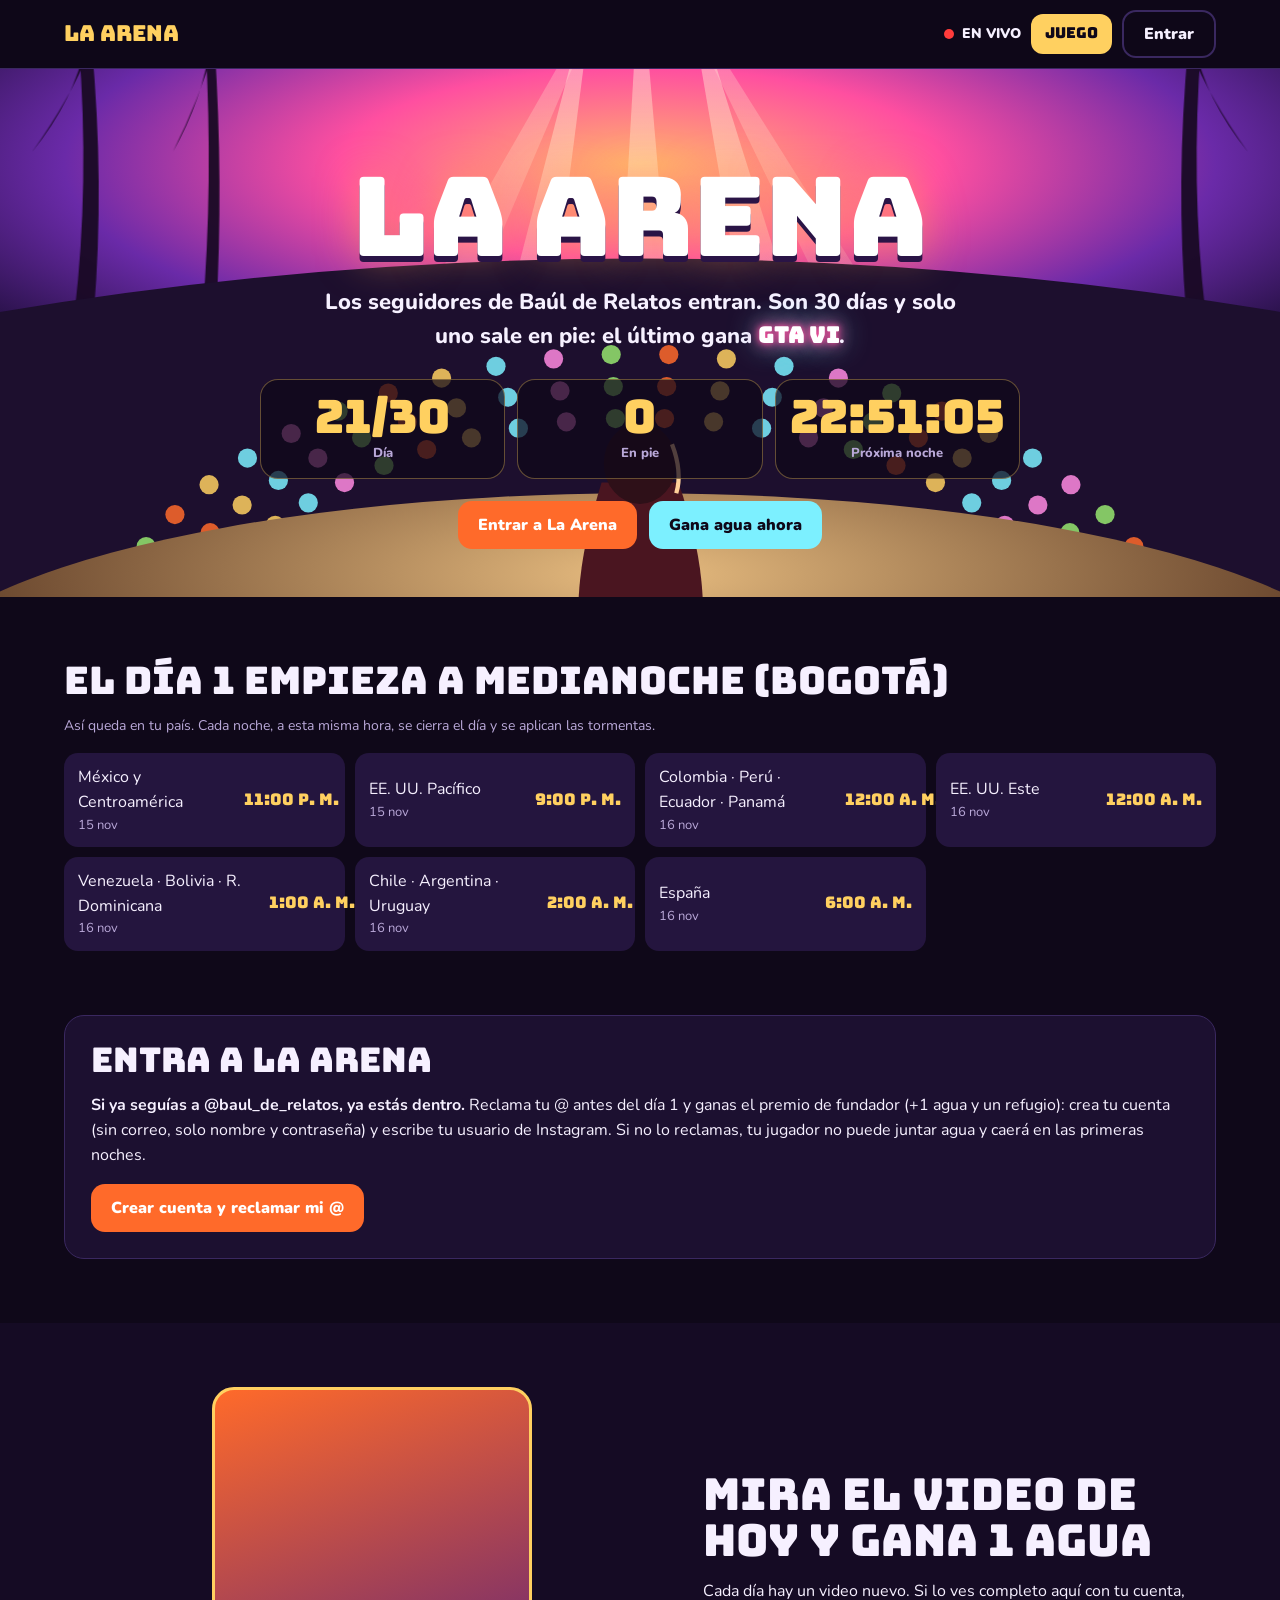
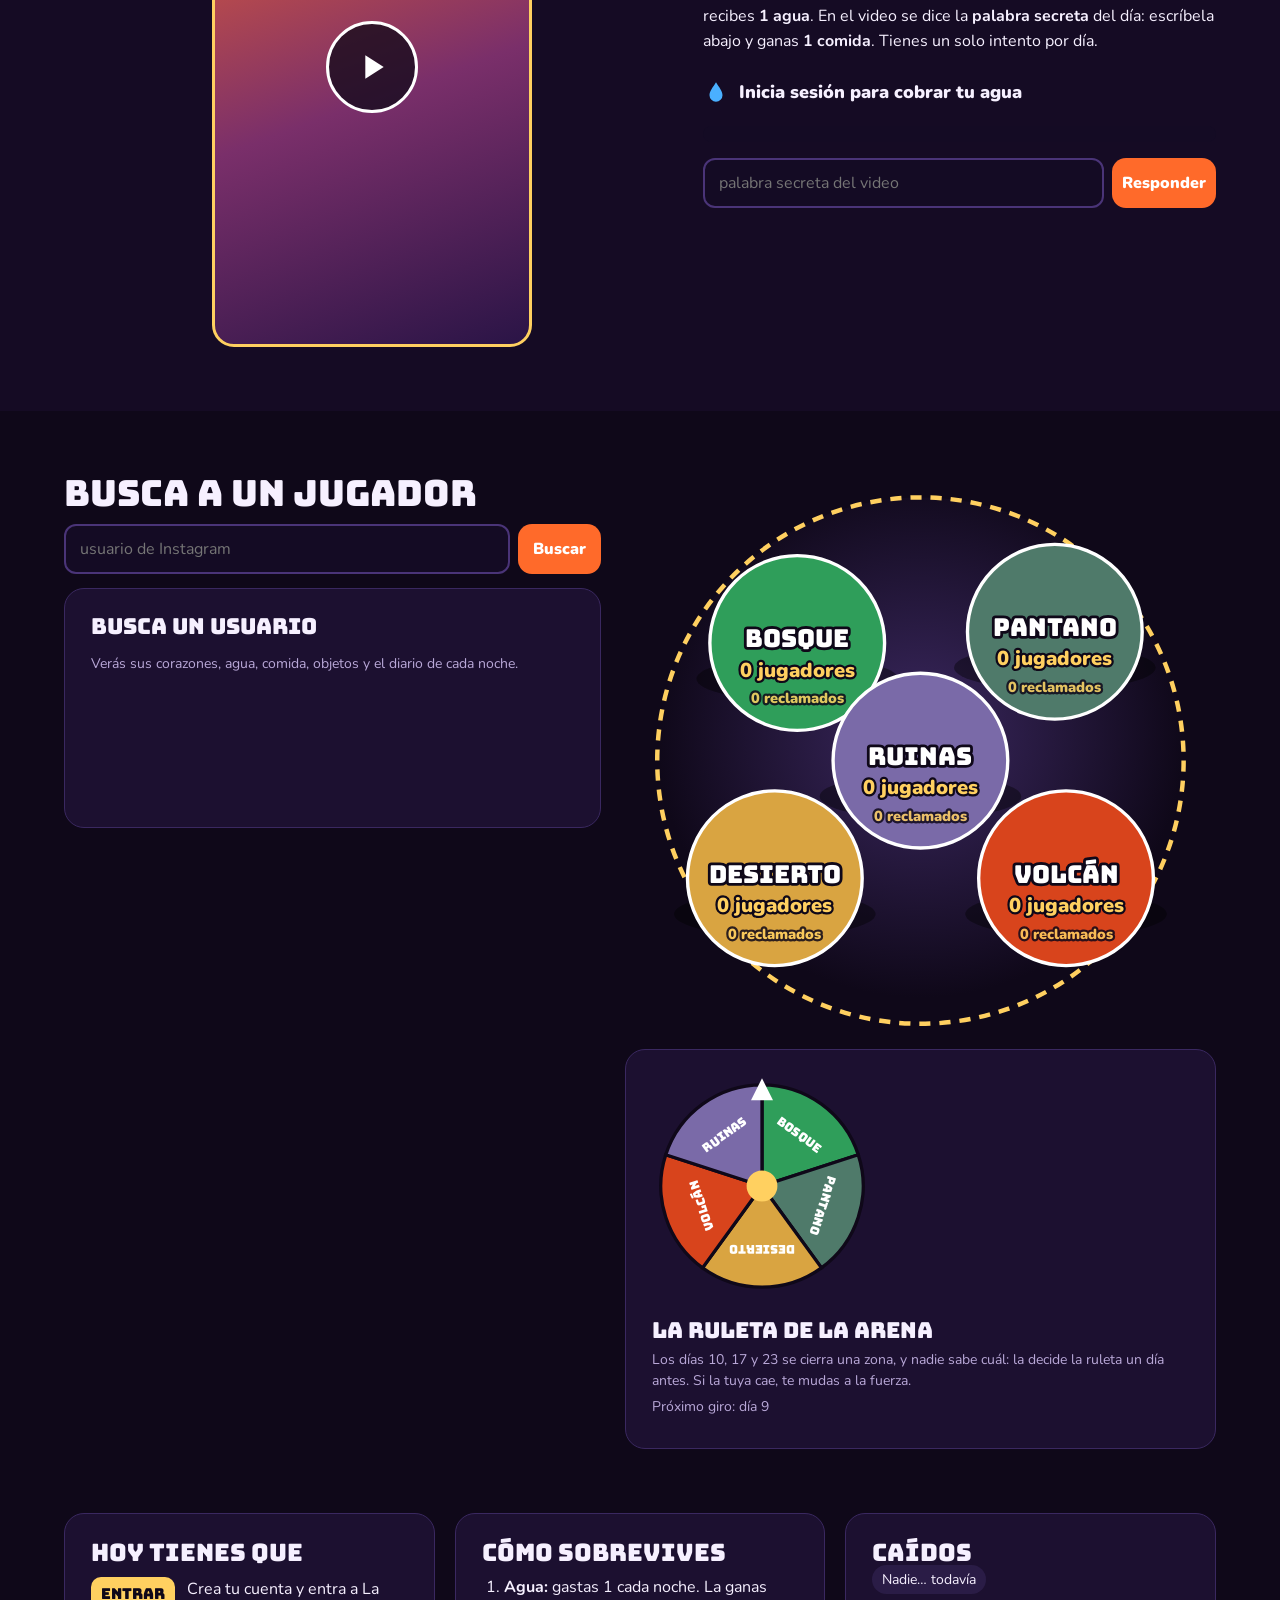
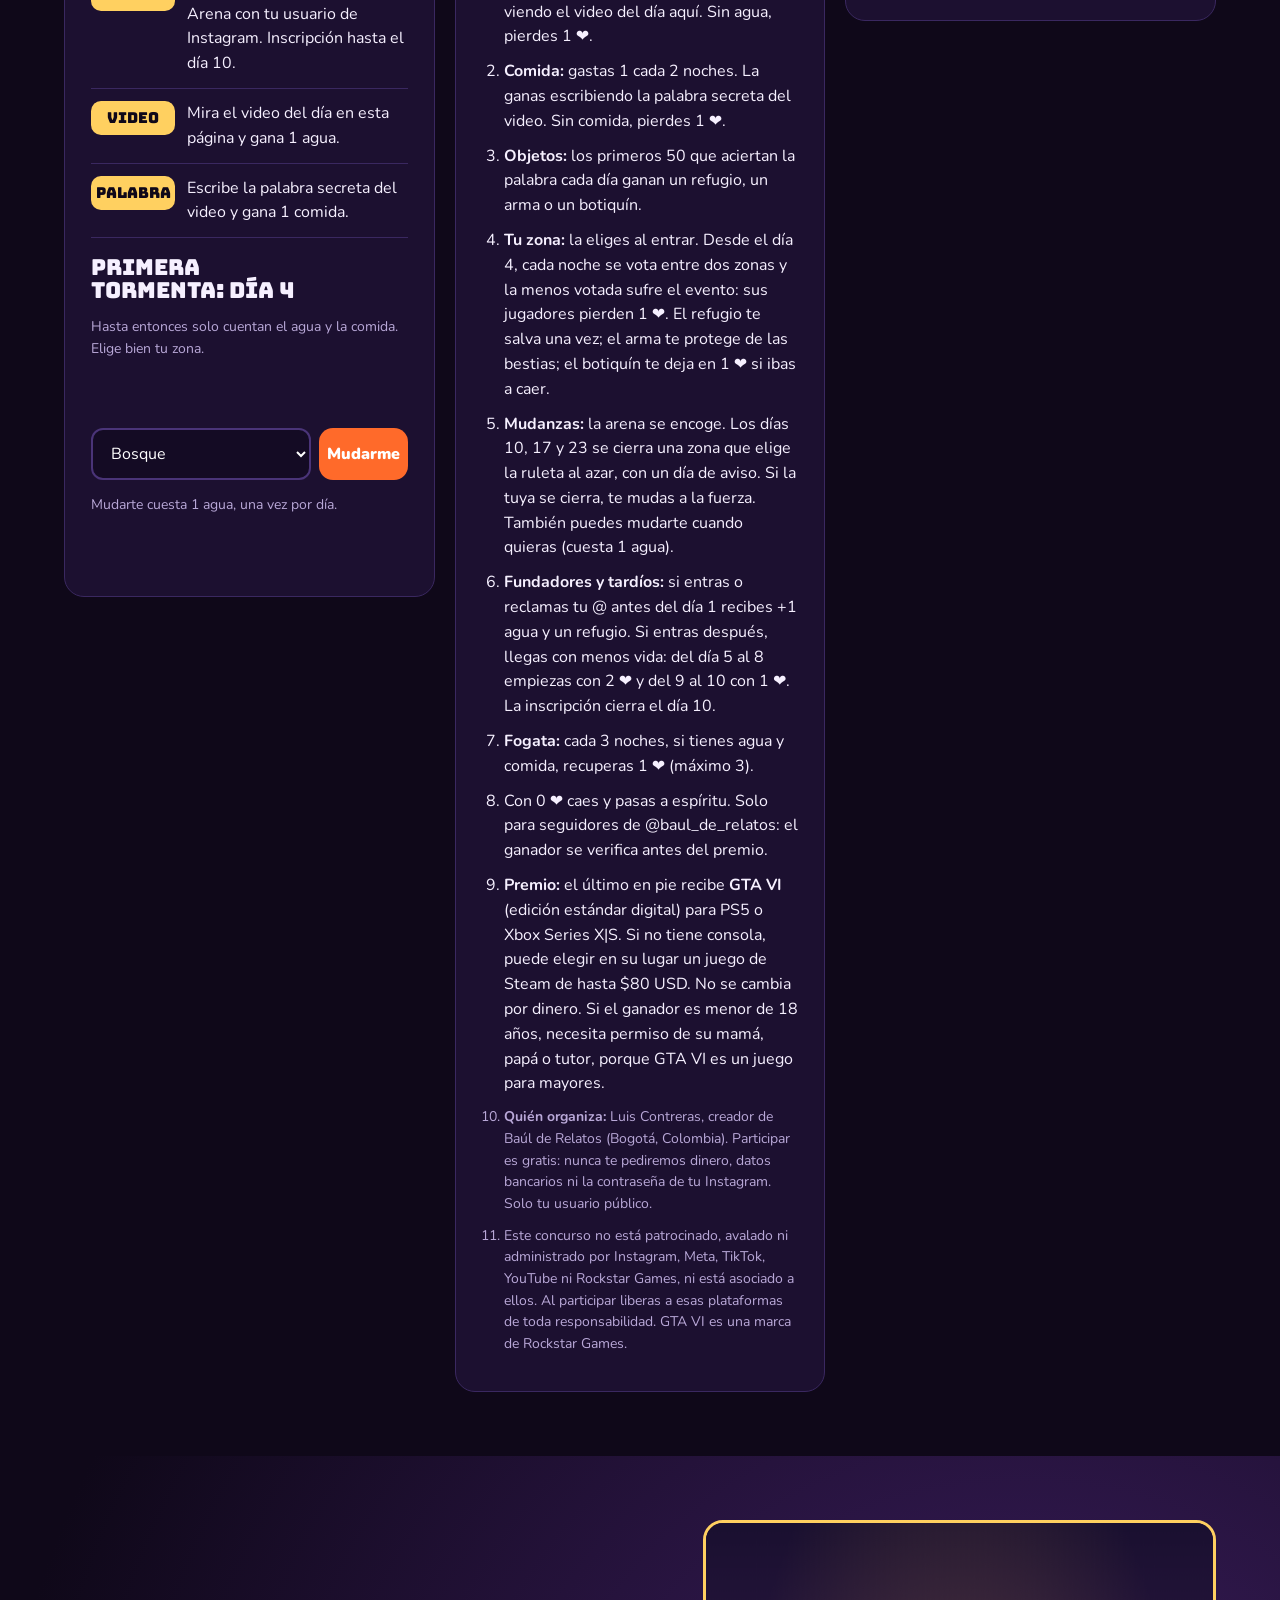
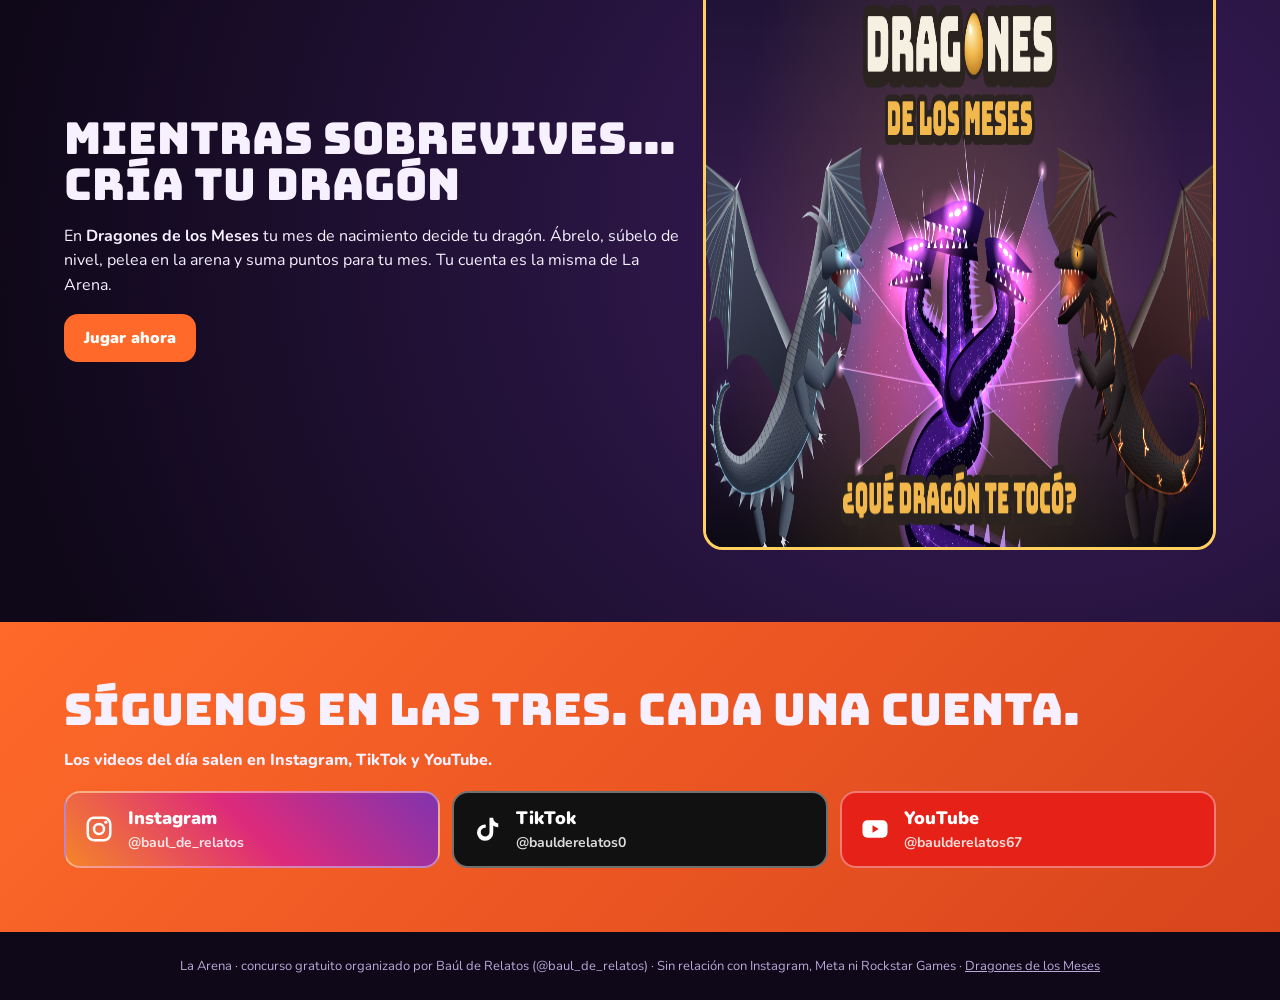
==== commit cfeafc93: "Reglas: organizador, participación gratuita y aviso de que no está asociado a Instagram/Meta Co-Auth" ====
--- a/index.html
+++ b/index.html
@@ -84,7 +84,8 @@
     <li><b>Fogata:</b> cada 3 noches, si tienes agua y comida, recuperas 1 ❤ (máximo 3).</li>
     <li>Con 0 ❤ caes y pasas a espíritu. Solo para seguidores de @baul_de_relatos: el ganador se verifica antes del premio.</li>
     <li><b>Premio:</b> el último en pie recibe <b>GTA VI</b> (edición estándar digital) para PS5 o Xbox Series X|S. Si no tiene consola, puede elegir en su lugar un juego de Steam de hasta $80 USD. No se cambia por dinero. Si el ganador es menor de 18 años, necesita permiso de su mamá, papá o tutor, porque GTA VI es un juego para mayores.</li>
-    <li class="note">GTA VI es una marca de Rockstar Games. Este concurso no está patrocinado ni avalado por Rockstar Games.</li>
+    <li class="note"><b>Quién organiza:</b> Luis Contreras, creador de Baúl de Relatos (Bogotá, Colombia). Participar es gratis: nunca te pediremos dinero, datos bancarios ni la contraseña de tu Instagram. Solo tu usuario público.</li>
+    <li class="note">Este concurso no está patrocinado, avalado ni administrado por Instagram, Meta, TikTok, YouTube ni Rockstar Games, ni está asociado a ellos. Al participar liberas a esas plataformas de toda responsabilidad. GTA VI es una marca de Rockstar Games.</li>
   </ol></div>
   <div class="card"><h3 style="font-size:24px">Caídos</h3><div class="fallen" id="fallen"></div></div>
 </div></section>
@@ -100,7 +101,7 @@
   <div class="links" id="links"></div>
 </div></section>
 <aside class="anuncio" data-anuncio="inicio-final" hidden><span>Publicidad</span></aside>
-<footer>La Arena · Baúl de Relatos · <a href="/juego/">Dragones de los Meses</a></footer>
+<footer>La Arena · concurso gratuito organizado por Baúl de Relatos (@baul_de_relatos) · Sin relación con Instagram, Meta ni Rockstar Games · <a href="/juego/">Dragones de los Meses</a></footer>
 
 <div class="modal" id="mod" role="dialog" aria-modal="true" aria-labelledby="modT"><div class="card">
   <h3 style="font-size:24px" id="modT">Tu cuenta</h3>
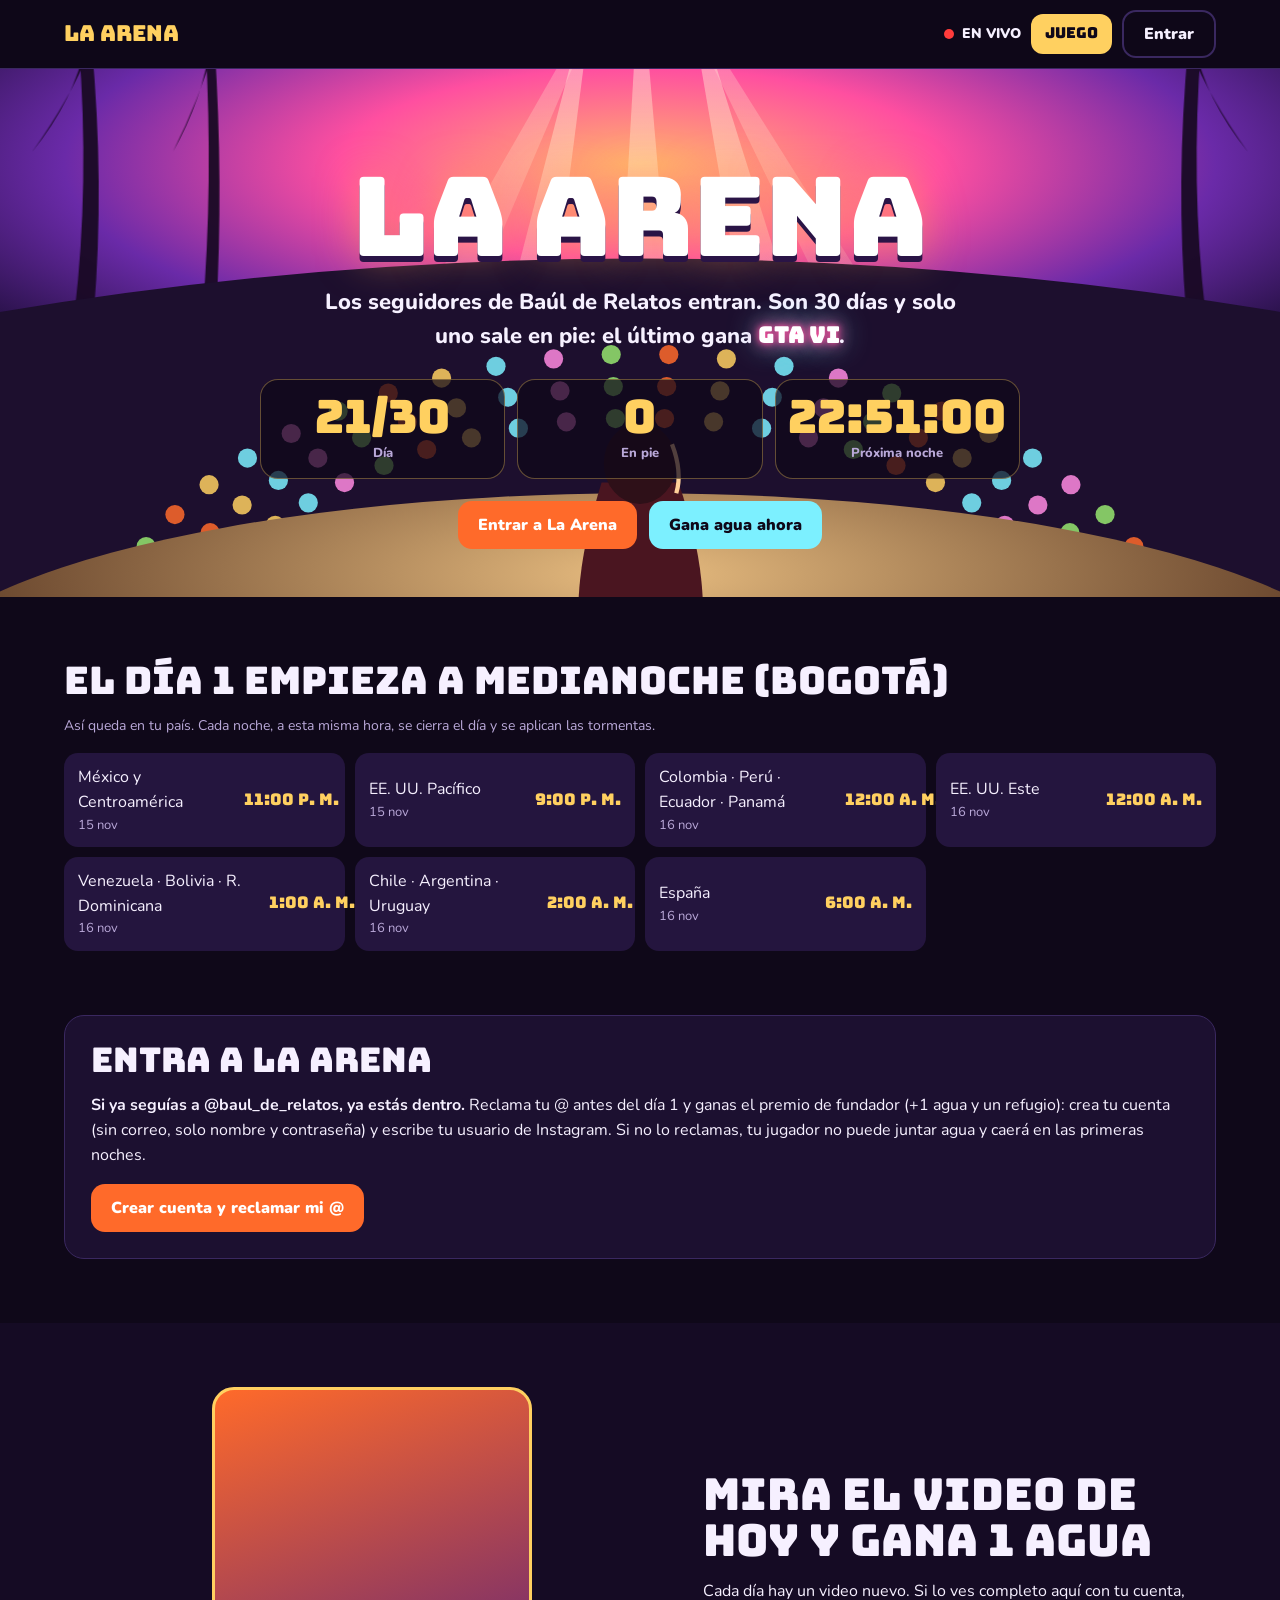
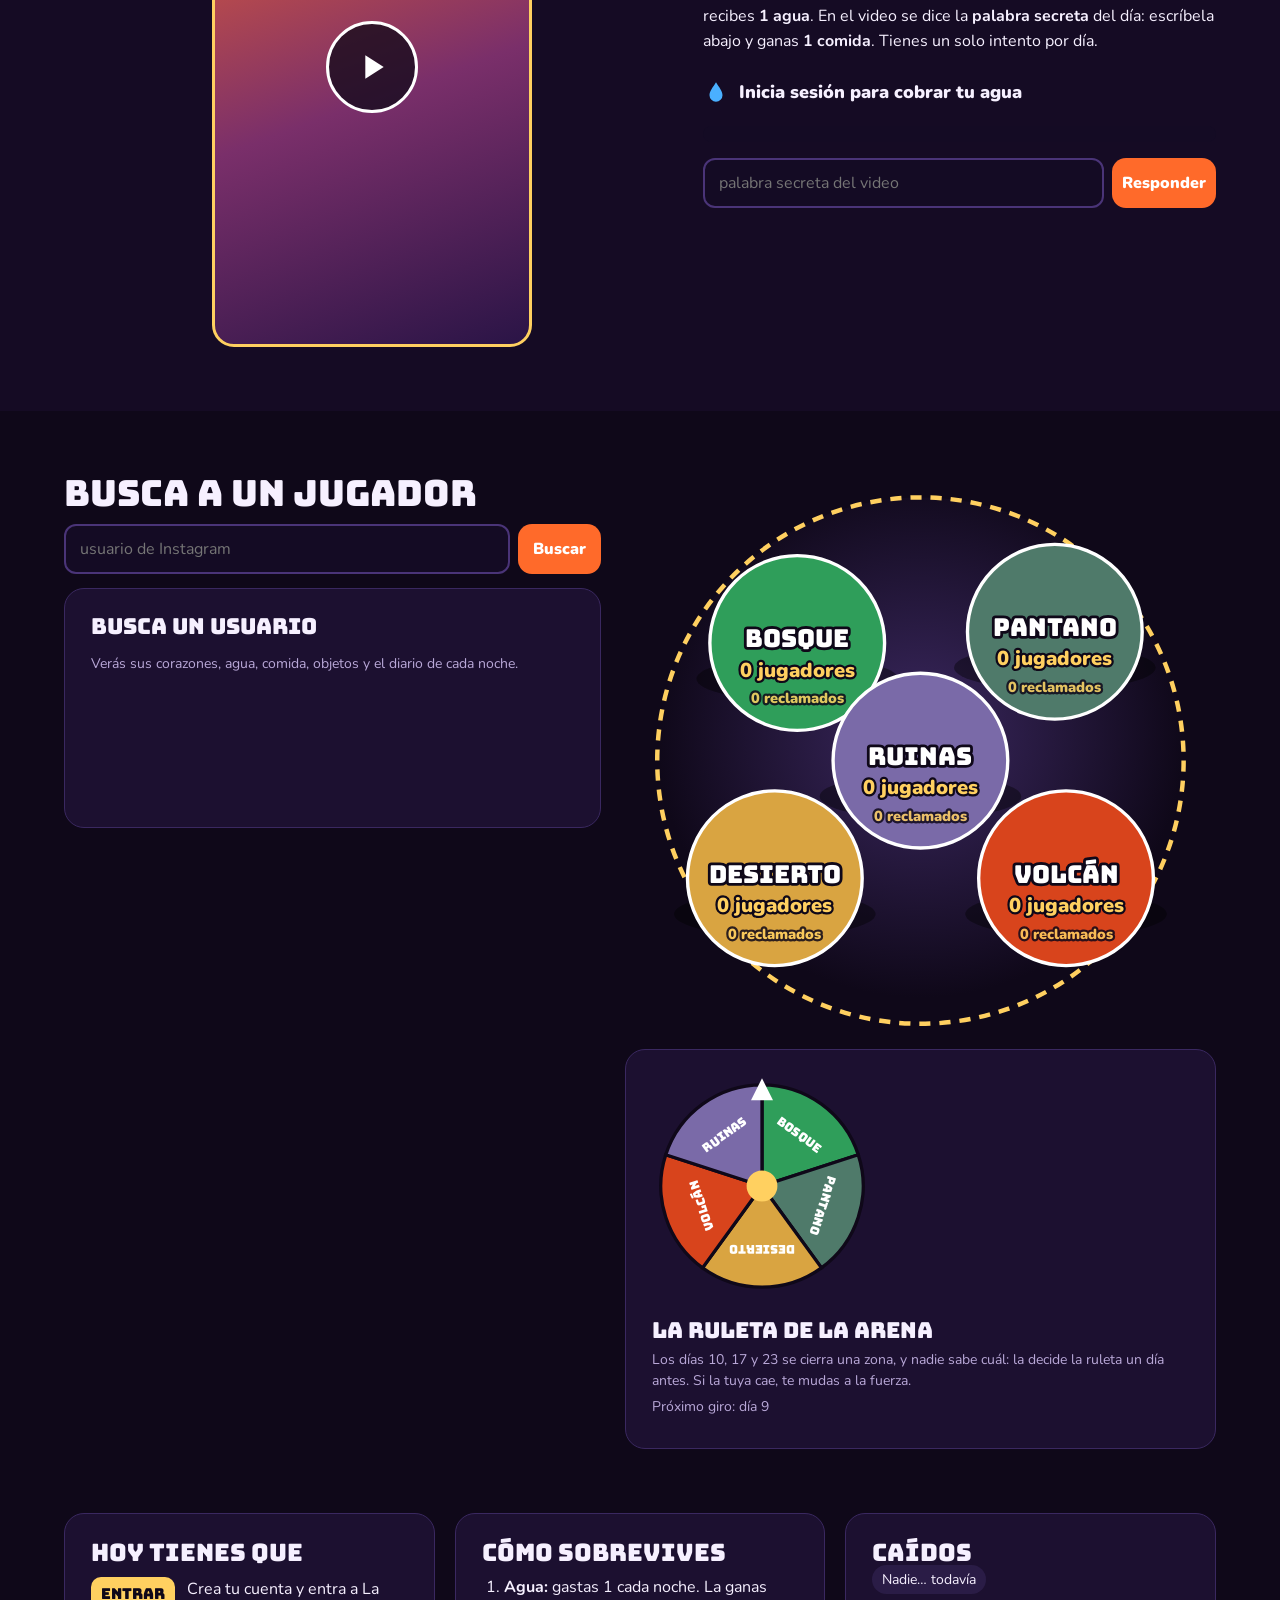
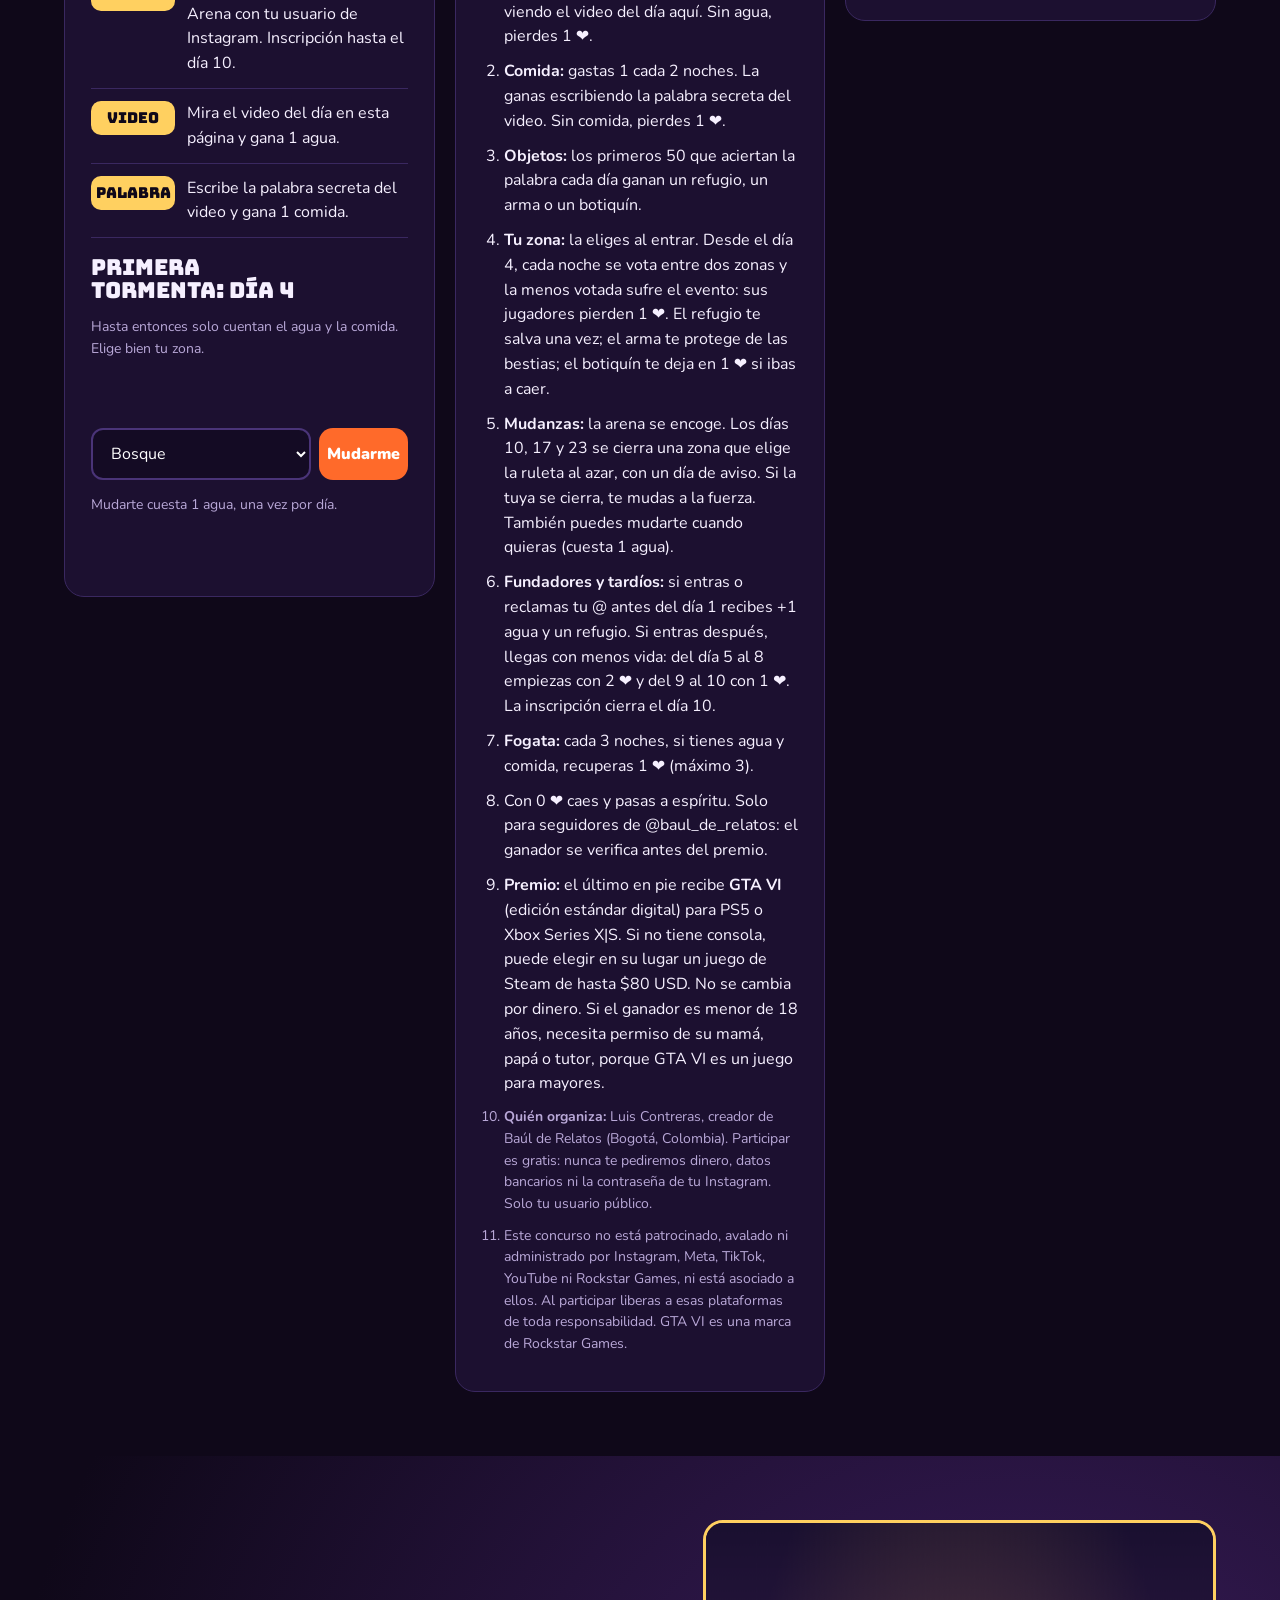
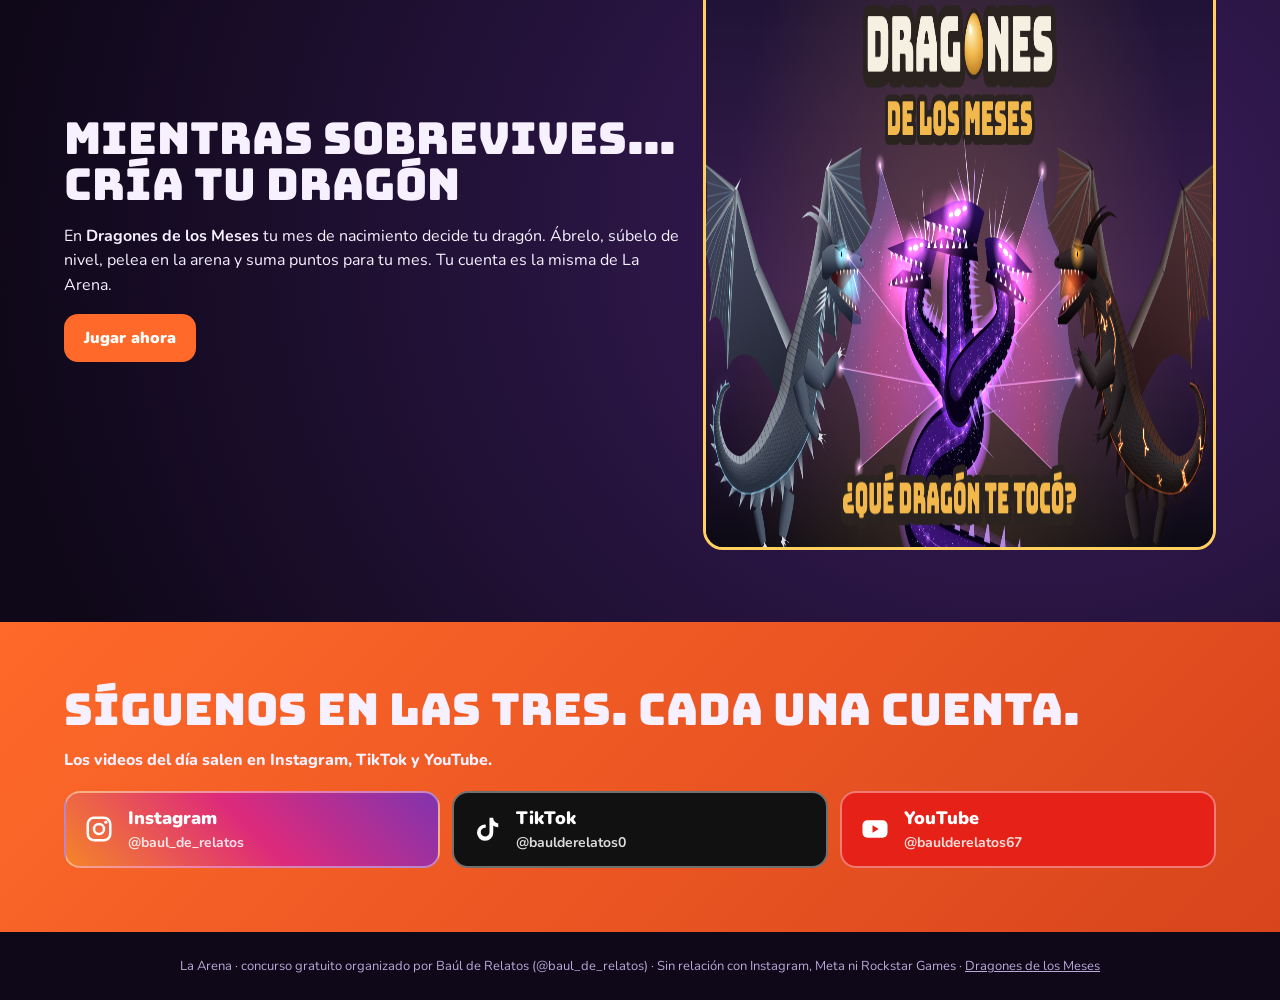
==== commit 4242c079: "Analíticas: Vercel Web Analytics en la página y el juego Co-Authored-By: Claude Opus 5.5 <noreply@an" ====
--- a/index.html
+++ b/index.html
@@ -15,6 +15,7 @@
 <link rel="icon" href="/juego/icono.svg" type="image/svg+xml">
 <link rel="preload" href="/fonts/Bungee-Regular.ttf" as="font" type="font/ttf" crossorigin>
 <link rel="stylesheet" href="/styles.css">
+<script defer src="/_vercel/insights/script.js"></script>
 </head>
 <body>
 <nav class="nav"><span class="logo">LA ARENA</span><div class="navl"><span class="live"><i></i><span>EN VIVO</span></span><a class="j" href="/juego/">JUEGO</a><button class="ghost" id="loginBtn">Entrar</button></div></nav>
